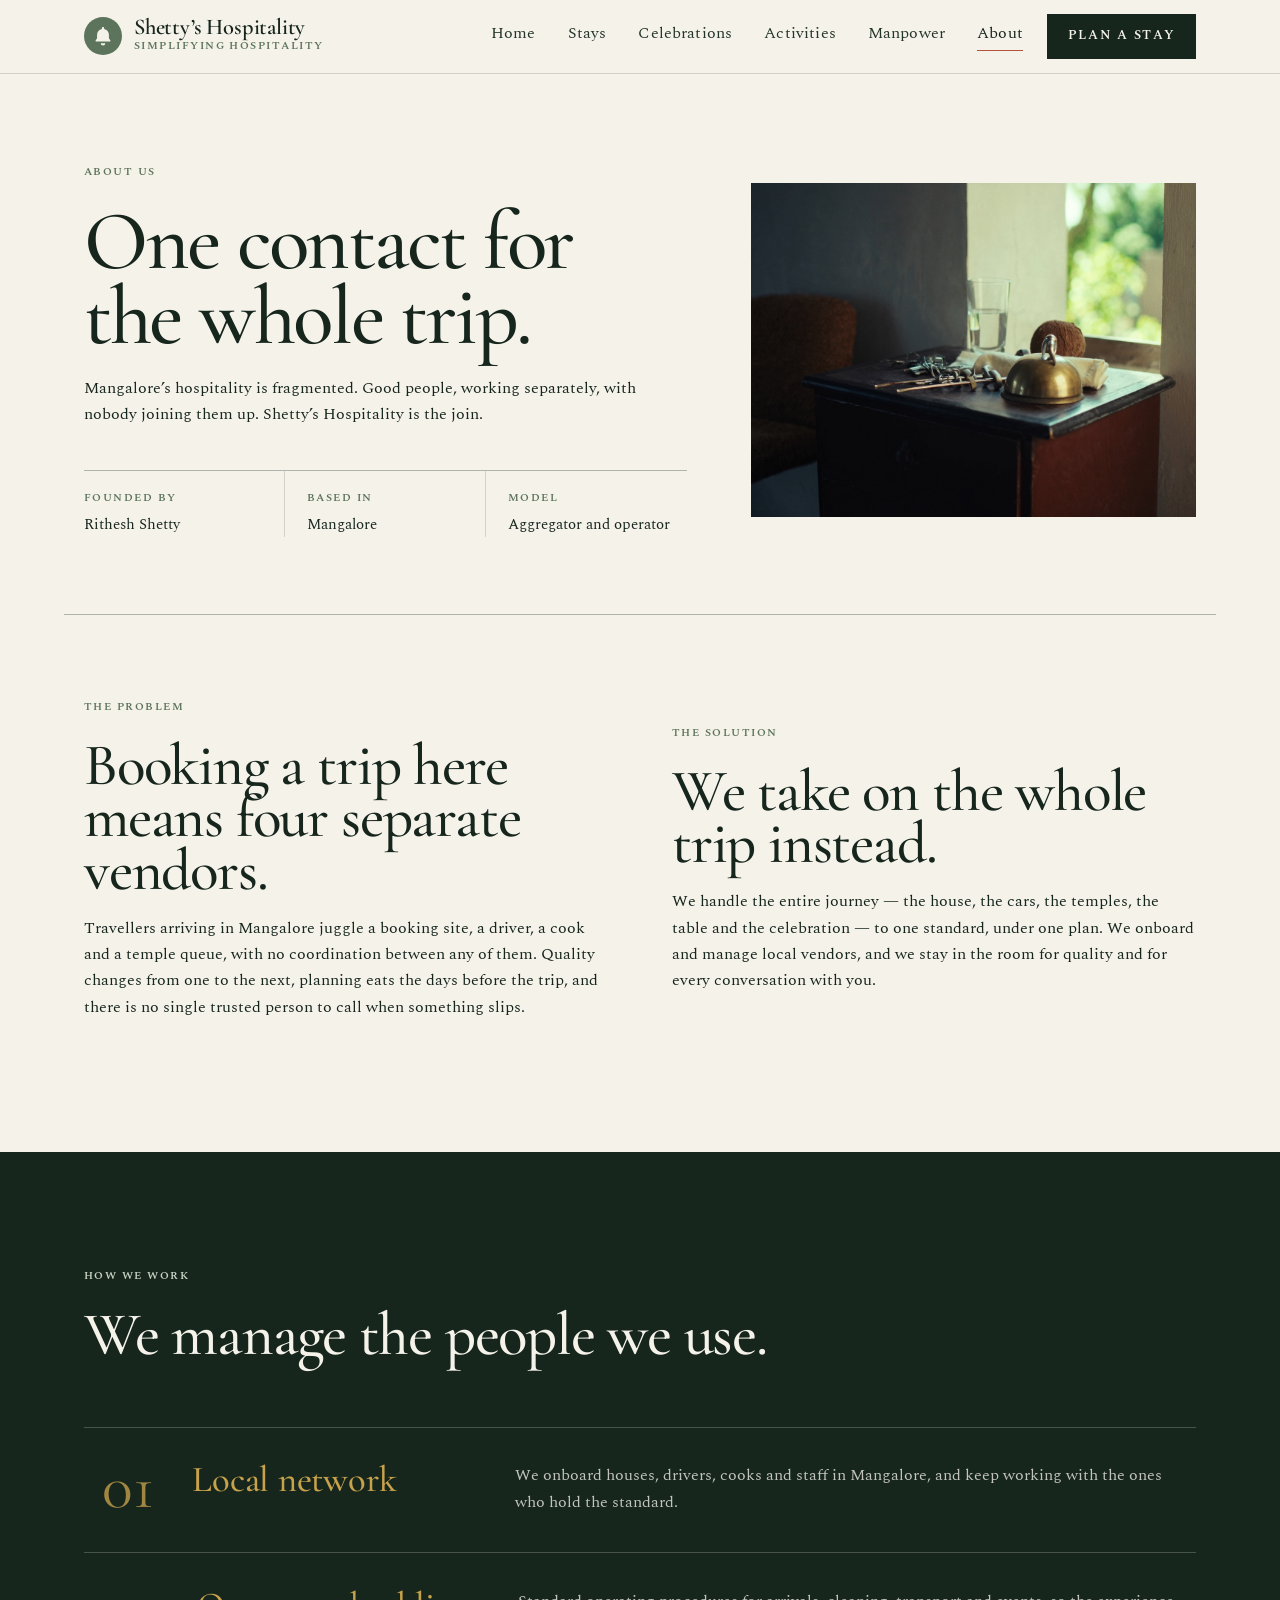
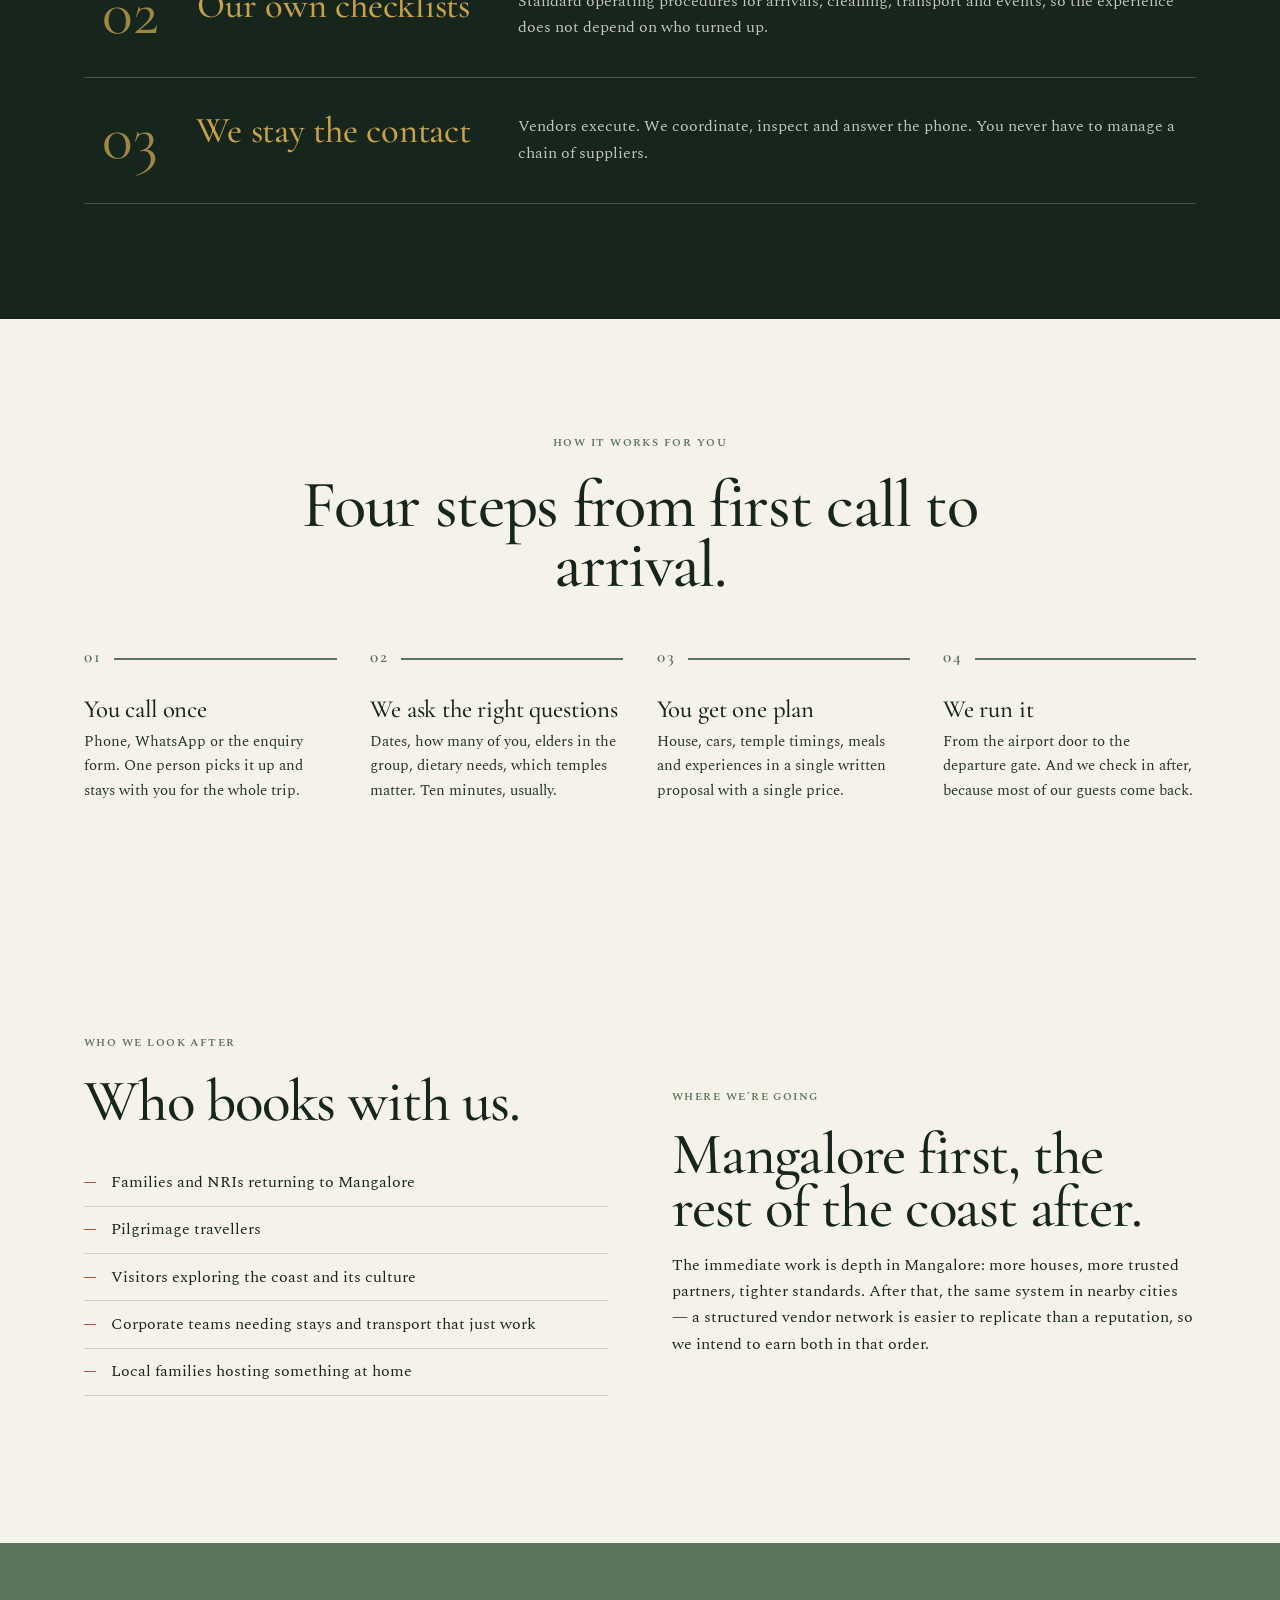
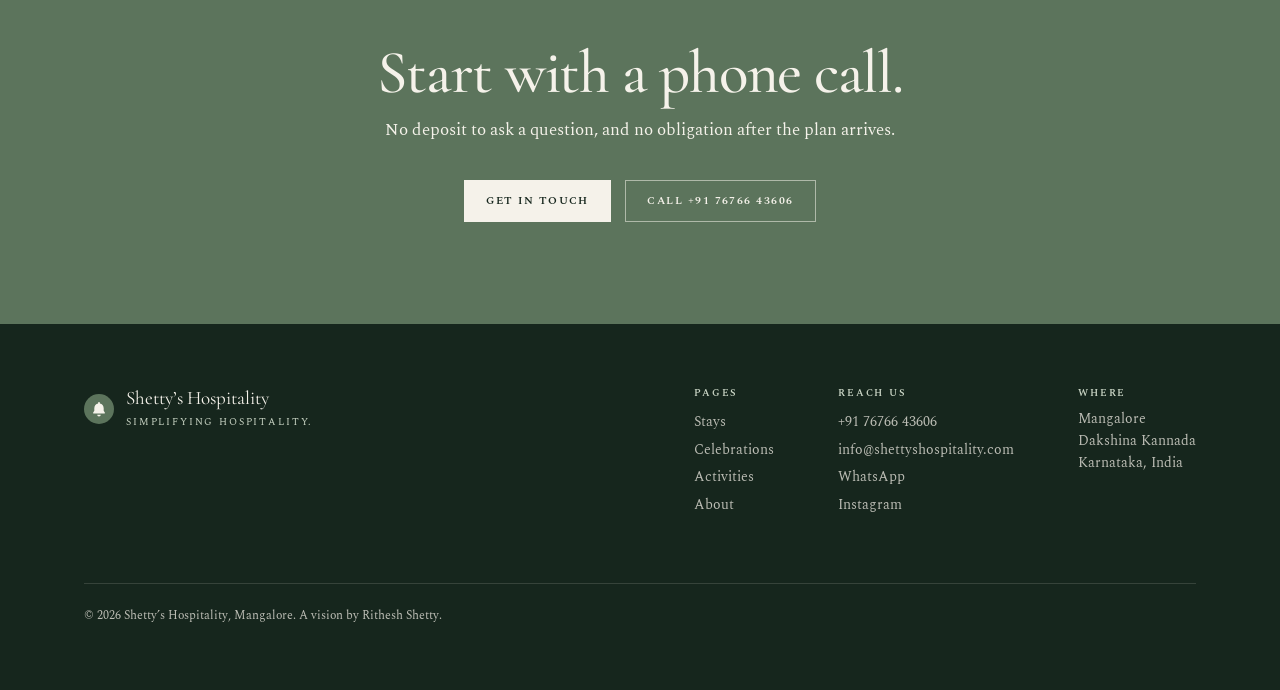
==== docs/about.html @ be28602a "Rename Journeys to Activities, and swap the Bunt aside line Journeys now reads Activities in the nav" ====
<!doctype html>
<html lang="en">
<head>
<meta charset="utf-8" />
<meta name="viewport" content="width=device-width, initial-scale=1" />
<title>About — Shetty&rsquo;s Hospitality, Mangalore</title>
<meta name="description" content="Why Shetty's Hospitality exists, how we work, and what we promise. A single point of contact for stays, celebrations, temples and travel in Mangalore." />
<link rel="preconnect" href="https://fonts.googleapis.com">
<link rel="preconnect" href="https://fonts.gstatic.com" crossorigin>
<link href="https://fonts.googleapis.com/css2?family=Cormorant+Garamond:ital,wght@0,300..700;1,300..700&family=Spectral:ital,wght@0,300;0,400;0,500;0,600;0,700;1,300;1,400;1,600&display=swap" rel="stylesheet">
<link rel="stylesheet" href="assets/css/styles.css?v=1790261187" />
<script>document.documentElement.classList.add('js');</script>
</head>
<body class="page">
<a class="skip" href="#main">Skip to content</a>
<header class="nav">
  <div class="nav__in">
    <a class="brand" href="index.html" aria-label="Shetty&rsquo;s Hospitality, home">
      <span class="brand__mark" aria-hidden="true"><svg viewBox="0 0 40 40" fill="none"><circle cx="20" cy="20" r="20" fill="currentColor"/><path d="M20 10.6c.66 0 1.2.54 1.2 1.2v.9c2.9.56 5.05 3.1 5.05 6.15v3.6l1.5 2.35a.7.7 0 0 1-.59 1.08H12.84a.7.7 0 0 1-.59-1.08l1.5-2.35v-3.6c0-3.04 2.15-5.59 5.05-6.15v-.9c0-.66.54-1.2 1.2-1.2Z" fill="#F5F2EA"/><path d="M17.6 27.6h4.8a2.4 2.4 0 0 1-4.8 0Z" fill="#F5F2EA"/></svg></span>
      <span class="brand__type">
        <span class="brand__name">Shetty&rsquo;s Hospitality</span>
        <span class="brand__tag">Simplifying hospitality</span>
      </span>
    </a>
    <nav class="nav__links" aria-label="Primary">
      <a href="index.html">Home</a>
      <a href="stays.html">Stays</a>
      <a href="celebrations.html">Celebrations</a>
      <a href="journeys.html">Activities</a>
      <a href="manpower.html">Manpower</a>
      <a href="about.html" aria-current="page">About</a>
    </nav>
    <a class="btn btn--sm" href="contact.html">Plan a stay</a>
    <button class="nav__toggle" id="navToggle" aria-expanded="false" aria-controls="navDrawer" aria-label="Open menu">
      <span></span><span></span>
    </button>
  </div>
  <div class="nav__drawer" id="navDrawer" hidden>
    <a href="index.html">Home</a>
    <a href="stays.html">Stays</a>
    <a href="celebrations.html">Celebrations</a>
    <a href="journeys.html">Activities</a>
    <a href="manpower.html">Manpower</a>
    <a href="about.html" aria-current="page">About</a>
    <a href="contact.html">Plan a stay</a>
  </div>
</header>
<main id="main">
<section class="phero">
  <div class="phero__in">
    <div class="phero__copy">
      <p class="eyebrow">About us</p>
      <h1>One contact for<br>the whole trip.</h1>
      <p class="lede">Mangalore&rsquo;s hospitality is fragmented. Good people, working separately, with nobody joining them up. Shetty&rsquo;s Hospitality is the join.</p>
      <dl class="phero__meta"><div><dt>Founded by</dt><dd>Rithesh Shetty</dd></div><div><dt>Based in</dt><dd>Mangalore</dd></div><div><dt>Model</dt><dd>Aggregator and operator</dd></div></dl>
    </div>
    <figure class="phero__figure"><img src="assets/img/pages/about.jpg?v=1790261187" alt="House keys and a hand bell on a table by the door" /></figure>
  </div>
  <div class="ridge" aria-hidden="true"></div>
</section>

<section class="section split">
  <div class="split__copy reveal">
    <p class="eyebrow">The problem</p>
    <h2>Booking a trip here means four separate vendors.</h2>
    <p>
      Travellers arriving in Mangalore juggle a booking site, a driver, a cook and a temple queue,
      with no coordination between any of them. Quality changes from one to the next, planning eats
      the days before the trip, and there is no single trusted person to call when something slips.
    </p>
  </div>
  <div class="split__copy reveal">
    <p class="eyebrow">The solution</p>
    <h2>We take on the whole trip instead.</h2>
    <p>
      We handle the entire journey &mdash; the house, the cars, the temples, the table and the celebration
      &mdash; to one standard, under one plan. We onboard and manage local vendors, and we stay in the room
      for quality and for every conversation with you.
    </p>
  </div>
</section>

<section class="section band">
  <div class="band__in">
    <header class="section__head section__head--left reveal">
      <p class="eyebrow eyebrow--light">How we work</p>
      <h2>We manage the people we use.</h2>
    </header>
    <div class="incl reveal">
      <div><h4>Local network</h4><p>We onboard houses, drivers, cooks and staff in Mangalore, and keep working with the ones who hold the standard.</p></div>
      <div><h4>Our own checklists</h4><p>Standard operating procedures for arrivals, cleaning, transport and events, so the experience does not depend on who turned up.</p></div>
      <div><h4>We stay the contact</h4><p>Vendors execute. We coordinate, inspect and answer the phone. You never have to manage a chain of suppliers.</p></div>
    </div>
  </div>
</section>

<section class="section">
  <header class="section__head reveal">
    <p class="eyebrow">How it works for you</p>
    <h2>Four steps from first call to arrival.</h2>
  </header>
  <ol class="steps">
    <li class="reveal"><span class="steps__n">01</span><h3>You call once</h3><p>Phone, WhatsApp or the enquiry form. One person picks it up and stays with you for the whole trip.</p></li>
    <li class="reveal"><span class="steps__n">02</span><h3>We ask the right questions</h3><p>Dates, how many of you, elders in the group, dietary needs, which temples matter. Ten minutes, usually.</p></li>
    <li class="reveal"><span class="steps__n">03</span><h3>You get one plan</h3><p>House, cars, temple timings, meals and experiences in a single written proposal with a single price.</p></li>
    <li class="reveal"><span class="steps__n">04</span><h3>We run it</h3><p>From the airport door to the departure gate. And we check in after, because most of our guests come back.</p></li>
  </ol>
</section>

<section class="section split">
  <div class="split__copy reveal">
    <p class="eyebrow">Who we look after</p>
    <h2>Who books with us.</h2>
    <ul class="ticks">
      <li>Families and NRIs returning to Mangalore</li>
      <li>Pilgrimage travellers</li>
      <li>Visitors exploring the coast and its culture</li>
      <li>Corporate teams needing stays and transport that just work</li>
      <li>Local families hosting something at home</li>
    </ul>
  </div>
  <div class="split__copy reveal">
    <p class="eyebrow">Where we&rsquo;re going</p>
    <h2>Mangalore first, the rest of the coast after.</h2>
    <p>
      The immediate work is depth in Mangalore: more houses, more trusted partners, tighter standards.
      After that, the same system in nearby cities &mdash; a structured vendor network is easier to
      replicate than a reputation, so we intend to earn both in that order.
    </p>
  </div>
</section>

<section class="cta">
  <div class="cta__in reveal">
    <h2>Start with a phone call.</h2>
    <p>No deposit to ask a question, and no obligation after the plan arrives.</p>
    <div class="cta__row">
      <a class="btn btn--light" href="contact.html">Get in touch</a>
      <a class="btn btn--outline" href="tel:+917676643606">Call +91 76766 43606</a>
    </div>
  </div>
</section>

</main>
<footer class="foot">
  <div class="foot__in">
    <div class="foot__brand">
      <span class="brand__mark brand__mark--sm" aria-hidden="true"><svg viewBox="0 0 40 40" fill="none"><circle cx="20" cy="20" r="20" fill="currentColor"/><path d="M20 10.6c.66 0 1.2.54 1.2 1.2v.9c2.9.56 5.05 3.1 5.05 6.15v3.6l1.5 2.35a.7.7 0 0 1-.59 1.08H12.84a.7.7 0 0 1-.59-1.08l1.5-2.35v-3.6c0-3.04 2.15-5.59 5.05-6.15v-.9c0-.66.54-1.2 1.2-1.2Z" fill="#F5F2EA"/><path d="M17.6 27.6h4.8a2.4 2.4 0 0 1-4.8 0Z" fill="#F5F2EA"/></svg></span>
      <p>Shetty&rsquo;s Hospitality<br><span>Simplifying hospitality.</span></p>
    </div>
    <div class="foot__cols">
      <div>
        <h4>Pages</h4>
        <a href="stays.html">Stays</a>
        <a href="celebrations.html">Celebrations</a>
        <a href="journeys.html">Activities</a>
        <a href="about.html">About</a>
      </div>
      <div>
        <h4>Reach us</h4>
        <a href="tel:+917676643606">+91 76766 43606</a>
        <a href="mailto:info@shettyshospitality.com">info@shettyshospitality.com</a>
        <a href="https://wa.me/917676643606" target="_blank" rel="noopener">WhatsApp</a>
        <a href="https://www.instagram.com/shettys_hospitality/" target="_blank" rel="noopener">Instagram</a>
      </div>
      <div>
        <h4>Where</h4>
        <p>Mangalore<br>Dakshina Kannada<br>Karnataka, India</p>
      </div>
    </div>
    <p class="foot__legal">&copy; <span id="yr">2026</span> Shetty&rsquo;s Hospitality, Mangalore. A vision by Rithesh Shetty.</p>
  </div>
</footer>
<script src="assets/js/main.js?v=1790261187"></script>
</body>
</html>
---- docs/assets/css/styles.css ----
/* ==========================================================================
   Shetty's Hospitality
   Palette taken from the brand mark (sage) with Mangalore-tile terracotta
   as the single accent. Display: Fraunces. Body / utility: Karla.
   ========================================================================== */

:root{
  /* The two typefaces are declared once, here. Swapping the pair is a
     two-line change plus the Google Fonts link in build_site.py.
     Previous pair, if this one is not kept:
       --font-display: "Fraunces", Georgia, serif;
       --font-body:    "Karla", ui-sans-serif, system-ui, sans-serif;  */
  --font-display: "Cormorant Garamond", Georgia, serif;
  --font-body:    "Spectral", Georgia, serif;

  --ink:      #16261D;
  --ink-2:    #1E3326;
  --sage:     #5C745C;
  --sage-dp:  #3F543F;
  --mist:     #C9D4C4;
  --paper:    #F5F2EA;
  --paper-2:  #EBE6D9;
  --tile:     #B4553A;
  --brass:    #C8A24B;

  --max: 1240px;
  /* inner wrappers sit inside a parent that already carries --gut, so they need
     the narrower cap or they run 2x--gut wider than every .section on the page */
  --max-in: calc(1240px - var(--gut) * 2);
  --gut: clamp(26px, 5vw, 76px);
  /* a HALF interval: every block carries it top and bottom, so the gap between
     two blocks is the largest measurement on the page rather than the smallest */
  --sec: clamp(58px, 9vw, 140px);

  /* hairlines: two weights and an inverse, instead of nineteen ad-hoc alphas */
  --rule:        color-mix(in srgb, var(--ink) 16%, transparent);
  --rule-strong: color-mix(in srgb, var(--ink) 30%, transparent);
  --rule-inv:    color-mix(in srgb, var(--paper) 22%, transparent);
  /* anything drawn over video or photography needs to stay legible */
  --rule-media:  color-mix(in srgb, var(--paper) 55%, transparent);

  /* one micro-label recipe. .22em at 11px is a hotel-template tell. */
  --label: .70rem;
  --label-lg: .76rem;
  --track-label: .13em;
  --w-label: 550;

  --r: 0px;
  --ease:      cubic-bezier(.33,.06,.28,1);   /* displacement: slow to leave, long tail */
  --ease-tint: cubic-bezier(.25,0,.30,1);     /* colour and opacity: leaves immediately */
  --d-tint: 520ms;
  --d-move: 900ms;
  --d-reveal: 1000ms;
}

*,*::before,*::after{ box-sizing:border-box; }
html{ scroll-behavior:smooth; -webkit-text-size-adjust:100%; }
body{
  margin:0;
  background:var(--paper);
  color:var(--ink);
  font-family:var(--font-body);
  font-size:clamp(16px,1.02vw,17.5px);
  line-height:1.65;
  font-weight:400;
  -webkit-font-smoothing:antialiased;
}
img{ max-width:100%; display:block; }
h1,h2,h3,h4{
  font-family:var(--font-display);
  font-weight:400;
  font-variation-settings:"opsz" 72;
  line-height:1.06;
  letter-spacing:-.02em;
  margin:0;
}
/* Optical tiers. Large type wants a high opsz and tighter tracking; small type
   wants a low opsz and looser tracking, or it closes up and goes muddy. */
.vhero h1,.phero h1,.promise__words{
  font-variation-settings:"opsz" 144;
  letter-spacing:-.032em;
}
.section__head h2,.split__copy h2,.band h2,.cta h2,.plan__copy h1,.plan__copy h2{
  font-variation-settings:"opsz" 96;
  letter-spacing:-.024em;
}
.card h3,.steps h3,.incl h4,.occasions li span,.chips li,.wordof__rubric h2{
  font-variation-settings:"opsz" 36;
  letter-spacing:-.008em;
}
p{ margin:0 0 1em; }
a{ color:inherit; }

.skip{
  position:absolute; left:-9999px; top:0; z-index:99;
  background:var(--ink); color:var(--paper); padding:12px 18px;
}
.skip:focus{ left:8px; top:8px; }

:focus-visible{ outline:2px solid var(--tile); outline-offset:3px; }

/* ---------- shared bits ---------- */
.eyebrow{
  font-size:var(--label); letter-spacing:var(--track-label); text-transform:uppercase;
  font-weight:var(--w-label); color:var(--sage); margin:0 0 1.4rem;
}
.eyebrow--light{ color:var(--mist); }

.btn{
  display:inline-block; padding:.95em 1.9em;
  background:var(--ink); color:var(--paper);
  font-size:var(--label); letter-spacing:var(--track-label); text-transform:uppercase; font-weight:var(--w-label);
  text-decoration:none; border:1px solid var(--ink); border-radius:var(--r);
  transition:background var(--d-tint) var(--ease-tint), color var(--d-tint) var(--ease-tint);
  cursor:pointer;
  /* An <a> inherits the page font; a <button> does not, and .btn is now used
     on both. No-op for the anchors. */
  font-family:inherit;
}
.btn:hover{ background:var(--sage); border-color:var(--sage); }
.btn--ghost{ background:transparent; color:var(--ink); }
.btn--ghost:hover{ background:var(--ink); color:var(--paper); border-color:var(--ink); }
.btn--light{ background:var(--paper); color:var(--ink); border-color:var(--paper); }
.btn--light:hover{ background:var(--brass); border-color:var(--brass); color:var(--ink); }
.btn--sm{ padding:.8em 1.5em; font-size:.82rem; }
/* A secondary bordered button. --sm is for the nav and actually runs LARGER
   than the hero's primary buttons, which inverts the hierarchy wherever the
   two are on the same page. This matches the primary buttons' type size and
   softens the border so it reads as the quieter of the two. */
.btn--quiet{
  padding:.78em 1.6em; font-size:var(--label);
  border-color:color-mix(in srgb, var(--sage) 58%, transparent);
  color:var(--sage-dp);
}
.btn--quiet:hover{ background:var(--ink); border-color:var(--ink); color:var(--paper); }

.link{
  font-size:var(--label); letter-spacing:var(--track-label); text-transform:uppercase; font-weight:var(--w-label);
  text-decoration:none; border-bottom:1px solid var(--sage); padding-bottom:.3em;
  color:var(--sage-dp);
}
.link span{ display:inline-block; transition:transform .3s var(--ease); }
.link:hover span{ transform:translateX(5px); }

.section{ padding:var(--sec) var(--gut); max-width:var(--max); margin-inline:auto; }
.phero + .section{ padding-top:calc(var(--sec) * .72); }
.section__head{ max-width:44rem; margin:0 auto clamp(40px,5vw,68px); text-align:center; }
.section__head--left{ margin-inline:0; text-align:left; }
.section__head h2{ font-size:clamp(2.1rem,4.6vw,3.5rem); }
.section__lede{ margin-top:1.4rem; font-size:1.06rem; color:color-mix(in srgb, var(--ink) 82%, var(--sage)); }
/* A qualifier under a section, on the light ground. Same brass rule as
   .cone__note, which does the same job on the dark one. */
.section__note{
  margin:clamp(26px,3vw,38px) 0 0; font-size:.92rem; line-height:1.65;
  color:color-mix(in srgb, var(--ink) 74%, var(--sage));
  border-left:2px solid color-mix(in srgb, var(--tile) 55%, transparent);
  padding-left:1rem; max-width:44rem;
}

/* ---------- nav ---------- */
.nav{
  position:sticky; top:0; z-index:50;
  background:color-mix(in srgb, var(--paper) 88%, transparent);
  backdrop-filter:blur(14px);
  border-bottom:1px solid var(--rule);
}
.nav__in{
  max-width:var(--max); margin-inline:auto; padding:14px var(--gut);
  display:flex; align-items:center; gap:24px;
}
.brand{ display:flex; align-items:center; gap:12px; text-decoration:none; margin-right:auto; }
.brand__mark{ width:38px; height:38px; color:var(--sage); flex:none; }
.brand__mark--sm{ width:30px; height:30px; }
.brand__name{
  display:block; font-family:var(--font-display); font-size:1.18rem; font-weight:600;
  letter-spacing:-.01em; line-height:1.1;
}
.brand__tag{
  display:block; font-size:var(--label); letter-spacing:var(--track-label); text-transform:uppercase;
  color:var(--sage); font-weight:var(--w-label);
}
.nav__links{ display:flex; gap:32px; }
.nav__links a{
  text-decoration:none; font-size:.98rem; letter-spacing:.01em;
  color:color-mix(in srgb, var(--ink) 82%, var(--sage));
  padding-bottom:3px; border-bottom:1px solid transparent;
}
.nav__links a:hover{ color:var(--ink); border-bottom-color:var(--sage); }
.nav__links a[aria-current="page"]{ color:var(--ink); border-bottom-color:var(--tile); }
.nav__drawer a[aria-current="page"]{ color:var(--sage-dp); font-weight:600; }

.nav__toggle{
  display:none; width:40px; height:40px; border:1px solid var(--rule-strong);
  background:none; border-radius:var(--r); cursor:pointer; padding:0;
  flex-direction:column; align-items:center; justify-content:center; gap:5px;
}
.nav__toggle span{ display:block; width:16px; height:1.5px; background:var(--ink); }
.nav__drawer{ display:none; flex-direction:column; padding:8px var(--gut) 20px; gap:2px; }
.nav__drawer a{
  text-decoration:none; padding:12px 0; font-size:1.05rem;
  border-bottom:1px solid var(--rule);
}

/* An open drawer always gets a solid ground. Without this the home nav
   stays transparent and the menu is white text over the hero video. */
.nav.is-open{
  background:var(--paper);
  backdrop-filter:blur(14px);
  border-bottom-color:var(--rule);
}
.home .nav.is-open{
  background:var(--paper);
  backdrop-filter:blur(14px);
  border-bottom-color:var(--rule);
}
.home .nav.is-open .brand__name,
.home .nav.is-open .nav__drawer a{ color:var(--ink); }
.home .nav.is-open .brand__mark{ color:var(--sage); }
.home .nav.is-open .brand__tag{ color:var(--sage); }
.home .nav.is-open .nav__toggle{ border-color:var(--rule-strong); }
.home .nav.is-open .nav__toggle span{ background:var(--ink); }
.home .nav.is-open .nav__drawer a{ border-bottom-color:var(--rule); }
.nav.is-open .nav__drawer a[aria-current="page"]{ color:var(--sage-dp); font-weight:600; }

/* ---------- video hero ---------- */
.vhero{
  position:relative; min-height:100svh; display:flex; align-items:center; justify-content:center;
  padding:120px var(--gut) clamp(56px,8vw,96px); overflow:hidden; isolation:isolate;
  background:var(--ink);
}
/* A 32px-wide still of the first frame, inlined so it paints on the very
   first frame with no request of its own. The hero used to sit on flat
   --ink until the poster arrived, which is the beat you saw on a phone.
   Blurred and over-scaled so the low resolution reads as depth of field. */
.vhero::before{
  content:""; position:absolute; inset:0; z-index:-3;
  background-image:var(--hero-lqip);
  background-size:cover; background-position:center;
  filter:blur(18px); transform:scale(1.12);
}
:root{ --hero-lqip:url("[data-uri]"); }
@media (max-width:819px){
  :root{ --hero-lqip:url("[data-uri]"); }
}
/* Fade the real footage over the placeholder rather than swapping it. */
/* <picture> wrapper must not become a box - the <img> keeps the absolute fill. */
.vhero__pic{ display:contents; }
.vhero__media{ opacity:0; transition:opacity .6s var(--ease-tint); }
.vhero__media.is-ready{ opacity:1; }

.vhero__media{
  position:absolute; inset:0; width:100%; height:100%; object-fit:cover; z-index:-2;
}
.vhero + .section{ position:relative; z-index:1; background:var(--paper); }
.vhero__scrim{
  position:absolute; inset:0; z-index:-1;
  background:
    linear-gradient(to bottom, rgba(11,20,15,.74) 0%, rgba(11,20,15,.46) 40%, rgba(11,20,15,.80) 100%),
    color-mix(in srgb, var(--ink) 34%, transparent);
}
.vhero__in{
  position:relative; z-index:1; width:100%; max-width:60rem; margin-inline:auto;
  text-align:center; color:var(--paper);
}
.vhero h1{
  font-size:clamp(2.6rem,6.6vw,5.2rem); color:var(--paper);
  margin:0 0 1.5rem; text-wrap:balance;
}
.vhero h1 em{
  font-style:italic; color:var(--mist);
  font-variation-settings:"opsz" 144;
}
.vhero .lede{
  max-width:44rem; margin-inline:auto; font-weight:300;
  font-size:clamp(1.02rem,1.35vw,1.18rem);
  color:color-mix(in srgb, var(--paper) 88%, transparent);
}
.vhero__cta{ display:flex; flex-wrap:wrap; gap:16px; justify-content:center; margin:2.4rem 0 0; }

/* pill button with the arrow that slides through */
.pill{ display:inline-flex; align-items:center; gap:6px; text-decoration:none; }
.pill__label,.pill__arrow{
  background:var(--paper); color:var(--ink);
  transition:background .5s var(--ease), color .5s var(--ease);
}
.pill__label{
  border-radius:999px; padding:1.05em 1.9em;
  font-size:var(--label); letter-spacing:var(--track-label); text-transform:uppercase; font-weight:var(--w-label);
}
.pill__arrow{
  position:relative; overflow:hidden; border-radius:999px;
  width:52px; height:52px; display:grid; place-items:center; flex:none;
}
.pill__arrow svg{
  position:absolute; width:20px; height:20px;
  transition:transform .5s var(--ease);
}
.pill__arrow svg:first-child{ transform:translate(0,0); }
.pill__arrow svg:last-child{ transform:translate(-52px,52px); }
.pill:hover .pill__arrow svg:first-child{ transform:translate(52px,-52px); }
.pill:hover .pill__arrow svg:last-child{ transform:translate(0,0); }
.pill:hover .pill__label,.pill:hover .pill__arrow{ background:var(--sage); color:var(--paper); }
.pill:focus-visible{ outline:2px solid var(--paper); outline-offset:4px; border-radius:999px; }

.vhero__facts{
  display:grid; grid-template-columns:repeat(3,1fr); gap:0;
  max-width:46rem; margin:clamp(40px,5vw,64px) auto 0;
  border-top:1px solid var(--rule-inv); padding-top:22px;
}
.vhero__facts > div{ padding:0 22px; border-right:1px solid var(--rule-inv); }
.vhero__facts > div:last-child{ border-right:0; }
.vhero__facts dt{
  font-size:var(--label); letter-spacing:var(--track-label); text-transform:uppercase; font-weight:var(--w-label);
  color:color-mix(in srgb, var(--mist) 92%, transparent);
}
.vhero__facts dd{ margin:.4em 0 0; font-size:.92rem; color:var(--paper); }

/* nav rides over the video on the home page until you scroll past it */
.home .nav{
  position:fixed; left:0; right:0; background:transparent; backdrop-filter:none;
  border-bottom-color:transparent; color:var(--paper);
  transition:background .4s var(--ease), border-color .4s var(--ease), color .4s var(--ease);
}
.home .nav .brand__name,.home .nav .nav__links a{ color:var(--paper); }
.home .nav .brand__tag{ color:var(--mist); }
.home .nav .nav__links a[aria-current="page"]{ border-bottom-color:var(--mist); }
.home .nav .btn--sm{ background:transparent; color:var(--paper); border-color:var(--rule-media); }
.home .nav .btn--sm:hover{ background:var(--paper); color:var(--ink); border-color:var(--paper); }
.home .nav__toggle{ border-color:var(--rule-media); }
.home .nav__toggle span{ background:var(--paper); }

.home .nav.is-solid{
  background:color-mix(in srgb, var(--paper) 92%, transparent);
  backdrop-filter:blur(14px);
  border-bottom-color:var(--rule);
}
.home .nav.is-solid .brand__mark{ color:var(--sage); }
.home .nav.is-solid .brand__name{ color:var(--ink); }
.home .nav.is-solid .brand__tag{ color:var(--sage); }
.home .nav.is-solid .nav__links a{ color:color-mix(in srgb, var(--ink) 82%, var(--sage)); }
.home .nav.is-solid .nav__links a:hover{ color:var(--ink); }
.home .nav.is-solid .btn--sm{ background:var(--ink); color:var(--paper); border-color:var(--ink); }
.home .nav.is-solid .nav__toggle span{ background:var(--ink); }
.home .nav.is-solid .nav__toggle{ border-color:var(--rule-strong); }
.home .nav.is-solid .nav__drawer a{ color:var(--ink); }
.home .nav__drawer a{ color:var(--paper); border-bottom-color:rgba(245,242,234,.2); }

/* Closes the page intro before the content starts. */
.ridge{
  margin-top:clamp(56px,7vw,96px);
  height:0;
  border-bottom:1px solid var(--rule-strong);
}

/* ---------- cards ---------- */
.cards{
  list-style:none; margin:0; padding:0; display:grid; gap:1px;
  background:var(--rule-strong);
  grid-template-columns:repeat(3,1fr);
  border:1px solid var(--rule-strong);
}
.card{
  --cardpad:clamp(26px,2.6vw,40px);
  position:relative; overflow:hidden;
  background:var(--paper); color:var(--ink);
  padding:var(--cardpad); display:flex; flex-direction:column;
  transition:background .35s var(--ease);
}
.card:hover{ background:var(--paper-2); }

/* photograph as a band across the top, bleeding to the card edges */
.card__bg{
  display:block; width:calc(100% + var(--cardpad) * 2); max-width:none;
  margin:calc(var(--cardpad) * -1) calc(var(--cardpad) * -1) clamp(20px,1.9vw,26px);
  height:clamp(155px,15.5vw,205px); object-fit:cover;
  transition:transform var(--d-move) var(--ease);
}
.card:hover .card__bg{ transform:scale(1.04); }

.card h3{ font-size:clamp(1.4rem,1.75vw,1.6rem); margin-bottom:.65rem; }
.card h3 a{
  text-decoration:none;
  background-image:linear-gradient(var(--tile),var(--tile));
  background-size:0 1px; background-repeat:no-repeat; background-position:0 100%;
  transition:background-size .35s var(--ease);
}
.card h3 a:hover{ background-size:100% 1px; }
.card > p{ font-size:1rem; color:color-mix(in srgb, var(--ink) 82%, var(--sage)); }

.card__list{ list-style:none; margin:1.1rem 0 0; padding:0; }
.card__list li{
  position:relative; padding:.42em 0 .42em 1.5em; font-size:.9rem;
  color:color-mix(in srgb, var(--ink) 82%, var(--sage));
  border-top:1px solid var(--rule);
}
.card__list li::before{
  content:""; position:absolute; left:0; top:1.28em; width:10px; height:1px; background:var(--tile);
}
.card__meta{
  margin:auto 0 0; padding-top:1.3rem;
  font-size:var(--label); letter-spacing:var(--track-label); text-transform:uppercase; color:var(--sage); font-weight:var(--w-label);
}
.card__meta .link{ font-size:.72rem; }

.cards--3{ grid-template-columns:repeat(3,1fr); }
/* Gopurams are tall. The default band is a letterbox strip, which decapitates
   them, so this section gets a deeper one. */
.cards--temples .card__bg{ height:clamp(200px,20vw,290px); }
/* The ask card carries no photograph, so pull its text down to sit level. */
.cards--temples .card--ask{ justify-content:center; }
.card--ask{ background:color-mix(in srgb, var(--sage) 9%, var(--paper)); }
.card--ask:hover{ background:color-mix(in srgb, var(--sage) 14%, var(--paper)); }

/* ---------- houses ---------- */
.houses{
  display:grid; grid-template-columns:repeat(3,1fr); gap:clamp(20px,2.6vw,44px);
}
.house{ margin:0; min-width:0; }
.house__media{ margin:0 0 clamp(16px,1.8vw,24px); overflow:hidden; background:var(--ink); }
.house__media img{
  width:100%; aspect-ratio:4/3; object-fit:cover; display:block;
  transition:transform var(--d-move) var(--ease);
}
.house:hover .house__media img{ transform:scale(1.03); }
.house__kind{
  margin:0 0 .5rem; font-size:var(--label); letter-spacing:var(--track-label);
  text-transform:uppercase; font-weight:var(--w-label); color:var(--sage);
}
.house__name{
  margin:0 0 .55rem; font-size:clamp(1.2rem,1.6vw,1.45rem);
  font-variation-settings:"opsz" 36; letter-spacing:-.01em;
}
.house__line{
  margin:0 0 1.1rem; font-size:.9rem; line-height:1.62;
  color:color-mix(in srgb, var(--ink) 82%, var(--sage));
}
.house__meta{
  display:grid; grid-template-columns:repeat(2,1fr); margin:0;
  border-top:1px solid var(--rule);
}
.house__meta > div{ padding:.85rem 14px 0 0; }
.house__meta > div + div{
  padding-left:14px; padding-right:0;
  border-left:1px solid var(--rule);
}
.house__meta dt{
  font-size:.62rem; letter-spacing:var(--track-label); text-transform:uppercase;
  font-weight:var(--w-label); color:var(--sage);
}
.house__meta dd{ margin:.3em 0 0; font-size:.86rem; }

@media (max-width:1000px){
  .houses{ grid-template-columns:repeat(2,1fr); }
}
@media (max-width:620px){
  /* .bento2 goes single-column on phones - that rule lives with the other
     bento breakpoints further down, because it has to come after the 860px
     block or the two-column rule wins on equal specificity. */

  /* Phone only: the rotating panel carries two full paragraphs, which at the
     shared 16px runs long on a narrow column. Laptops keep the 16px. */
  .occ__slide .split__copy > p:not(.eyebrow){ font-size:.9rem; line-height:1.62; }

  .houses{ grid-template-columns:1fr; gap:clamp(30px,6vw,40px); }
}

/* ---------- bento ---------- */
/* Four columns. The hero and the photograph hold the top two rows between them,
   the remaining five items fill the two below. */
.bento{
  display:grid; grid-template-columns:repeat(4,1fr);
  grid-auto-rows:minmax(132px,auto); gap:clamp(10px,1vw,16px);
}
.bento__cell{
  margin:0; background:var(--paper-2); padding:clamp(22px,2.4vw,34px);
  display:flex; flex-direction:column; justify-content:flex-end; min-width:0;
  transition:background var(--d-tint) var(--ease-tint);
}
.bento__cell:hover{ background:color-mix(in srgb, var(--sage) 10%, var(--paper-2)); }
.bento__cell h3{
  margin:0; font-size:clamp(1.05rem,1.35vw,1.22rem);
  font-variation-settings:"opsz" 36; letter-spacing:-.008em; line-height:1.22;
}
.bento__cell p{
  margin:.55rem 0 0; font-size:.88rem; line-height:1.6;
  color:color-mix(in srgb, var(--ink) 82%, var(--sage));
}

/* The lead cell carries the headline claim ON the housekeeping photograph
   rather than beside it. As two cells it said one thing twice and, stacked on a
   phone, took two full blocks to do it. Same construction as the .jcard row on
   the Home page: image, gradient veil, words at the foot. */
.bento__cell--lead{
  grid-column:span 2; grid-row:span 2;
  position:relative; overflow:hidden; padding:0;
  background:var(--ink); color:var(--paper);
  min-height:clamp(300px,30vw,400px);
}
.bento__cell--lead:hover{ background:var(--ink); }
.bento__img{
  position:absolute; inset:0; width:100%; height:100%;
  object-fit:cover; display:block;
}
/* The photograph is bright white linen, so the foot has to go genuinely dark
   for the words to hold. */
.bento__veil{
  position:absolute; inset:0;
  background:linear-gradient(to top,
    color-mix(in srgb, var(--ink) 93%, transparent) 0%,
    color-mix(in srgb, var(--ink) 66%, transparent) 42%,
    color-mix(in srgb, var(--ink) 18%, transparent) 100%);
}
.bento__lead{
  position:relative; z-index:2; margin-top:auto;
  padding:clamp(22px,2.4vw,34px);
}
.bento__lead h3{
  font-size:clamp(1.5rem,2.3vw,2.05rem); font-variation-settings:"opsz" 72;
  letter-spacing:-.02em; color:var(--paper); margin:0;
}
.bento__lead p{
  font-size:.95rem; max-width:34ch; margin:.55rem 0 0;
  color:color-mix(in srgb, var(--paper) 82%, transparent);
}

/* The five that follow: wide, wide, narrow-narrow, then full width.
   nth-child, not nth-of-type: the photo cell is a <figure> and the rest are
   <div>, so nth-of-type counts them in two separate sequences.
   The last one spans all four because the photo above takes one row now - at
   span 2 it left the bottom-right quarter of the grid empty. Only the Stays
   page uses .bento, so these counts describe one known grid. */
/* Six cells now that the headline and the photograph are one. Four columns:
     row 1  [ lead 2x2 ][ fresh linen 2 ]
     row 2  [          ][ stocked kitchen 2 ]
     row 3  [ wifi 1 ][ parking 1 ][ airport pickup 2 ]  */
.bento__cell:nth-child(2),
.bento__cell:nth-child(3){ grid-column:span 2; }
.bento__cell:nth-child(6){ grid-column:span 2; }

.bento__after{ margin:clamp(26px,3vw,40px) 0 0; }

@media (max-width:1000px){
  .bento{ grid-template-columns:repeat(2,1fr); }
  /* Full width, one row: a picture with a headline on it. */
  .bento__cell--lead{ grid-column:span 2; grid-row:span 1; aspect-ratio:16/9; min-height:0; }
  .bento__cell:nth-child(2),
  .bento__cell:nth-child(3){ grid-column:span 1; }
  /* Two columns, six cells: the last goes full width so the grid does not
     finish on a hole. */
  .bento__cell:nth-child(6){ grid-column:span 2; }
}
@media (max-width:620px){
  .bento{ grid-template-columns:1fr; }
  .bento__cell,
  .bento__cell--lead,
  .bento__cell:nth-child(2),
  .bento__cell:nth-child(3),
  .bento__cell:nth-child(6){ grid-column:span 1; }
  /* Taller than 16/9 on a phone, or the words crowd the picture out. */
  .bento__cell--lead{ aspect-ratio:4/5; }
}

/* ---------- cone houses (Home) ---------- */
/* On the dark ground so the newest line of work reads as a departure from the
   five traveller services above it rather than a sixth one. */
.cone__grid{
  display:grid; grid-template-columns:1fr 1fr;
  gap:clamp(32px,5vw,76px); align-items:center;
}
.cone__copy h2{ margin-bottom:1.1rem; }
.cone__media{ margin:0; }
.cone__media img{
  display:block; width:100%; aspect-ratio:4/3; object-fit:cover; border-radius:var(--r);
}
.cone__note{
  margin:1.4rem 0 1.6rem; font-size:.92rem; line-height:1.6;
  color:color-mix(in srgb, var(--paper) 62%, transparent);
  border-left:2px solid color-mix(in srgb, var(--brass) 55%, transparent);
  padding-left:1rem; max-width:34rem;
}
.ticks--light li b{ color:var(--paper); font-weight:600; }
.cone__contact{ margin-top:1.5rem; }
.cone__contact > p{
  margin:0 0 .75rem; font-size:.95rem;
  color:color-mix(in srgb, var(--paper) 72%, transparent);
}
.cone__lines{ display:flex; flex-wrap:wrap; gap:.55rem 1.5rem; margin:0; }
.cone__lines a{
  color:var(--paper); text-decoration:none;
  border-bottom:1px solid color-mix(in srgb, var(--brass) 60%, transparent);
  padding-bottom:2px; font-size:.97rem;
  transition:color var(--d-tint) var(--ease-tint), border-color var(--d-tint) var(--ease-tint);
}
.cone__lines a:hover{ color:var(--brass); border-bottom-color:var(--brass); }
.ticks--light li{ border-bottom-color:var(--rule-inv);
  color:color-mix(in srgb, var(--paper) 88%, transparent); }
.ticks--light li::before{ background:var(--brass); }
.link--light{ color:var(--paper); border-bottom-color:color-mix(in srgb, var(--paper) 45%, transparent); }
.link--light:hover{ color:var(--brass); border-bottom-color:var(--brass); }

/* ---------- Mangalore: tabbed photo + copy (Home) ---------- */
/* One entry visible at a time. The tab swaps the photograph and the paragraph
   together, so six subjects cost the height of one instead of six. */
.mang__tabs{
  display:flex; flex-wrap:wrap; gap:0;
  border-bottom:1px solid var(--rule-strong);
  margin-bottom:clamp(26px,3vw,40px);
}
.mang__tabs button{
  appearance:none; background:none; border:0; cursor:pointer;
  padding:.85em clamp(14px,1.6vw,24px);
  font-family:var(--font-body);
  font-size:var(--label-lg); letter-spacing:var(--track-label); font-weight:var(--w-label);
  text-transform:uppercase;
  color:color-mix(in srgb, var(--ink) 52%, var(--sage));
  border-bottom:2px solid transparent; margin-bottom:-1px;
  transition:color var(--d-tint) var(--ease-tint), border-color var(--d-tint) var(--ease-tint);
}
.mang__tabs button:hover{ color:var(--ink); }
.mang__tabs button[aria-selected="true"]{ color:var(--ink); border-bottom-color:var(--tile); }

/* Panels share one grid cell so the section never jumps as they swap. */
.mang__stage{ display:grid; position:relative; }
.mang__panel{
  grid-area:1/1;
  opacity:0; visibility:hidden;
  transition:opacity var(--d-tint) var(--ease-tint), visibility 0s var(--d-tint);
}
.mang__panel.is-current{
  opacity:1; visibility:visible;
  transition:opacity var(--d-tint) var(--ease-tint);
}
.mang__figure{ margin:0; }
.mang__figure img{
  display:block; width:100%; aspect-ratio:21/9; object-fit:cover; border-radius:var(--r);
}
.mang__figure figcaption{
  margin-top:.85rem; font-family:var(--font-body);
  font-size:var(--label); letter-spacing:var(--track-label); font-weight:var(--w-label);
  text-transform:uppercase; color:var(--sage);
}
/* Prev/next sit in the empty corner to the right of the copy, which is free
   because .mang__text is capped at 46rem. Same grid cell as the panels so they
   stay put as the panels swap. */
.mang__nav{
  grid-area:1/1; align-self:end; justify-self:end;
  position:relative; z-index:2;
  display:flex; align-items:center; gap:clamp(14px,1.6vw,24px);
  pointer-events:none;
}
.mang__arrows{ display:flex; gap:.7rem; }

/* Dots sit on the picture itself. The inner box carries the same aspect ratio
   as the image, so the dots land on its bottom edge without measuring
   anything in JS. */
.mang__overlay{ position:absolute; inset:0; pointer-events:none; z-index:3; }
.mang__overlay-inner{ position:relative; width:100%; aspect-ratio:21/9; }
.mang__dots{
  position:absolute; left:clamp(16px,2vw,26px); bottom:clamp(14px,1.8vw,22px);
  display:flex; align-items:center; gap:.7rem; pointer-events:auto;
}
.mang__dots button{
  width:9px; height:9px; padding:0; border:0; border-radius:999px; cursor:pointer;
  background:color-mix(in srgb, #fff 55%, transparent);
  box-shadow:0 1px 3px rgba(0,0,0,.45);
  transition:background var(--d-tint) var(--ease-tint), transform var(--d-tint) var(--ease-tint);
}
.mang__dots button:hover{ background:color-mix(in srgb, #fff 80%, transparent); }
.mang__dots button[aria-selected="true"]{ background:#fff; transform:scale(1.3); }
.mang__dots button:focus-visible{ outline:2px solid #fff; outline-offset:3px; }
.mang__arrow{
  pointer-events:auto;
  appearance:none; cursor:pointer;
  width:clamp(42px,4.4vw,52px); height:clamp(42px,4.4vw,52px);
  display:grid; place-items:center; flex:none;
  border:1px solid var(--rule-strong); border-radius:999px;
  background:var(--paper); color:var(--ink);
  transition:background var(--d-tint) var(--ease-tint),
             color var(--d-tint) var(--ease-tint),
             border-color var(--d-tint) var(--ease-tint);
}
.mang__arrow svg{ width:19px; height:19px; }
.mang__arrow:hover{ background:var(--ink); color:var(--paper); border-color:var(--ink); }
.mang__arrow:focus-visible{ outline:2px solid var(--sage); outline-offset:3px; }

.mang__text{
  margin:clamp(20px,2.4vw,30px) 0 0; font-size:1.02rem; line-height:1.68; max-width:46rem;
  color:color-mix(in srgb, var(--ink) 84%, var(--sage));
}

/* ---------- offer: alternating service rows (Home) ---------- */
/* Replaces the six equal photo cards. Each service gets a full-width row and
   the photograph swaps sides down the page, so the eye has to travel and the
   list stops reading as a grid of identical tiles. */
.offer{ list-style:none; margin:0; padding:0; display:grid; gap:clamp(56px,7vw,116px); }
.offer__row{
  display:grid; grid-template-columns:1fr 1fr;
  gap:clamp(30px,4.5vw,76px); align-items:center;
}
/* Media leads on odd rows, copy leads on even ones. */
.offer__row:nth-child(even) .offer__media{ order:2; }
.offer__media{ margin:0; }
.offer__media img{
  display:block; width:100%; aspect-ratio:4/3; object-fit:cover; border-radius:var(--r);
}
.offer__copy{ min-width:0; }
.offer__n{
  margin:0 0 .9rem; font-family:var(--font-body);
  font-size:var(--label); letter-spacing:var(--track-label); font-weight:var(--w-label);
  text-transform:uppercase; color:var(--sage);
}
.offer__copy h3{
  font-size:clamp(1.7rem,3.2vw,2.5rem); line-height:1.1; margin:0 0 .9rem;
  font-variation-settings:"opsz" 96; letter-spacing:-.024em;
}
.offer__copy h3 a{ color:inherit; text-decoration:none; }
.offer__copy h3 a:hover{ color:var(--sage-dp); }
.offer__lede{ margin:0; font-size:1.02rem; line-height:1.65;
  color:color-mix(in srgb, var(--ink) 84%, var(--sage)); }
.offer__copy .ticks{ margin:1.5rem 0 1.4rem; }
/* Each line now leads with a claim and follows with the detail. The claim is
   set in the serif so the eye catches it first and the row stops reading as a
   spec-sheet bullet. */
.offer__copy .ticks li{
  font-size:1rem; line-height:1.55; padding:.95em 0 .95em 1.9em;
}
.offer__copy .ticks li b{
  font-family:var(--font-display); font-weight:600;
  font-variation-settings:"opsz" 36; letter-spacing:-.006em;
  font-size:1.08em; color:var(--ink);
}
.offer__copy .ticks li::before{ top:1.72em; width:14px; }
.offer__meta{
  margin:0 0 1.4rem; display:flex; flex-wrap:wrap; gap:.5rem;
}
.offer__meta span{
  font-family:var(--font-body);
  font-size:var(--label); letter-spacing:var(--track-label); font-weight:var(--w-label);
  text-transform:uppercase; color:var(--sage-dp);
  border:1px solid var(--rule-strong); border-radius:999px;
  padding:.5em 1.05em; line-height:1;
}
.offer__note{
  margin:clamp(56px,7vw,110px) 0 0; padding-top:clamp(24px,3vw,36px);
  border-top:1px solid var(--rule-strong);
  font-size:1.02rem; line-height:1.65; max-width:46rem;
  color:color-mix(in srgb, var(--ink) 84%, var(--sage));
}
.offer__note .link{ margin-left:.4rem; }

/* ---------- split ---------- */
.split{ display:grid; grid-template-columns:1fr 1fr; gap:clamp(32px,5vw,80px); align-items:center; }
.split__media{ margin:0; }
.ph{ position:relative; }
.ph img{ width:100%; aspect-ratio:4/3; object-fit:cover; border-radius:var(--r); }
.split__copy h2{ font-size:clamp(2rem,4.2vw,3.1rem); margin-bottom:1.2rem; }
.ticks{ list-style:none; margin:2rem 0; padding:0; }
.ticks li{ padding:.7em 0 .7em 1.8em; position:relative; border-bottom:1px solid var(--rule); font-size:.95rem; }
.ticks li::before{ content:""; position:absolute; left:0; top:1.5em; width:12px; height:1px; background:var(--tile); }

/* ---------- rotating occasions (Celebrations) ---------- */
/* The three slides share one grid cell, so the stage is always as tall as the
   tallest and the page does not jump when they swap. That means they have to
   stay in flow: visibility, not [hidden], which would collapse the stage. */
.occ__stage{ display:grid; }
.occ__slide{
  grid-area:1/1;
  opacity:0; visibility:hidden;
  transition:opacity var(--d-tint) var(--ease-tint), visibility 0s var(--d-tint);
}
.occ__slide.is-current{
  opacity:1; visibility:visible;
  transition:opacity var(--d-tint) var(--ease-tint);
}

/* ---------- dark band (reusable) ---------- */
.band{ background:var(--ink); color:var(--paper); max-width:none; }
.band__in{ max-width:var(--max-in); margin-inline:auto; }
.band h2{ font-size:clamp(2rem,4.4vw,3.2rem); }
.band .section__lede{ color:color-mix(in srgb, var(--paper) 72%, transparent); }

/* Three boxes side by side left a dead cell whenever they wrapped, and read
   flat. They are now full-width ruled rows: a large brass numeral, the word,
   and the copy in a wide column. The numerals come from a CSS counter, so the
   markup on all three pages that use this is untouched. */
.incl{ display:grid; grid-template-columns:1fr; gap:0; counter-reset:incl;
  border-top:1px solid var(--rule-inv); }
.incl > div{
  display:grid;
  grid-template-columns:auto minmax(0,.9fr) minmax(0,2.1fr);
  gap:clamp(18px,3vw,54px);
  align-items:start;
  padding:clamp(24px,2.8vw,40px) clamp(10px,1.4vw,22px);
  border-bottom:1px solid var(--rule-inv);
  transition:background var(--d-tint) var(--ease-tint);
}
.incl > div:hover{ background:color-mix(in srgb, var(--paper) 5%, transparent); }
.incl > div::before{
  counter-increment:incl;
  content:counter(incl, decimal-leading-zero);
  font-family:var(--font-display); font-weight:400;
  font-variation-settings:"opsz" 96;
  font-size:clamp(2rem,4.2vw,3.5rem); line-height:.9;
  color:color-mix(in srgb, var(--brass) 78%, transparent);
}
.incl h4{
  font-size:clamp(1.6rem,2.4vw,2.2rem); color:var(--brass);
  margin:0; line-height:1.1;
}
.incl p{ font-size:clamp(1rem,1.15vw,1.08rem); line-height:1.65;
  color:color-mix(in srgb, var(--paper) 78%, transparent); margin:0; }

/* A fourth column for a picture, on the Journeys rows only. About and
   Celebrations share .incl and have no pictures, so this is a modifier rather
   than a change to the base - a fourth track there would leave a trailing gap
   with nothing in it. */
.incl--pics > div{
  grid-template-columns:auto minmax(0,.86fr) minmax(0,1.9fr) clamp(116px,13vw,180px);
}
.incl__pic{
  width:100%; aspect-ratio:4/3; object-fit:cover;
  border-radius:var(--r); border:1px solid var(--rule-inv);
}


/* ---------- occasions ---------- */
.occasions{ list-style:none; margin:0; padding:0;
  display:grid; grid-template-columns:repeat(3,1fr); gap:0;
  border-top:1px solid var(--rule-strong); }
.occasions li{
  padding:1.5em clamp(20px,2.4vw,40px) 1.6em 0;
  border-bottom:1px solid var(--rule-strong);
}
.occasions li span{
  display:block; margin-bottom:.55rem;
  font-family:var(--font-display); font-size:clamp(1.1rem,1.55vw,1.35rem); line-height:1.2;
}
.occasions li p{
  margin:0; font-size:.95rem; line-height:1.6;
  color:color-mix(in srgb, var(--ink) 82%, var(--sage));
}

/* ---------- bento occasion cards (Celebrations) ---------- */
/* Ported from a React/Tailwind/framer-motion component. What carries over is
   the layout idea: a six-column bento of uneven spans, dark cards, and a
   frosted panel that rides up over the bottom of each photograph. Square
   corners rather than the original's large radius, because --r is 0 across
   this whole site. */
.bento2{
  list-style:none; margin:0; padding:0;
  display:grid; grid-template-columns:repeat(6,1fr);
  gap:clamp(12px,1.4vw,20px);
}
.bento2 .bcard--span-2{ grid-column:span 2; }
.bento2 .bcard--span-3{ grid-column:span 3; }
.bento2 .bcard--span-4{ grid-column:span 4; }

.bcard{
  position:relative; overflow:hidden; border-radius:var(--r);
  background:var(--ink); color:var(--paper);
  border:1px solid var(--rule-inv);
  /* the component's inner top glow, in brass rather than its lilac */
  box-shadow:inset 0 -20px 80px -20px color-mix(in srgb, var(--brass) 14%, transparent);
  display:flex; flex-direction:column;
}
.bcard__media{ margin:0; overflow:hidden; }
.bcard__media img{
  display:block; width:100%; aspect-ratio:4/3; object-fit:cover;
  transition:transform var(--d-move) var(--ease);
}
.bcard:hover .bcard__media img{ transform:scale(1.04); }

/* The signature move: the copy rides up over the foot of the picture on a
   blurred panel, so image and text share the same space. */
.bcard__body{
  position:relative; z-index:2;
  margin-top:clamp(-116px,-9vw,-84px);
  padding:clamp(22px,2.4vw,32px);
  background:color-mix(in srgb, var(--ink) 62%, transparent);
  backdrop-filter:blur(18px); -webkit-backdrop-filter:blur(18px);
  flex:1;
}
.bcard__body h3{
  font-size:clamp(1.25rem,1.7vw,1.5rem); line-height:1.2; margin:0 0 .6rem;
  font-variation-settings:"opsz" 36; letter-spacing:-.008em;
  color:var(--paper);
}
.bcard__body p{
  margin:0; font-size:.97rem; line-height:1.6;
  color:color-mix(in srgb, var(--paper) 76%, transparent);
}

/* ---------- ruled option list ---------- */
.chips{
  list-style:none; margin:0; padding:0;
  display:grid; grid-template-columns:repeat(2,1fr);
  column-gap:clamp(32px,5vw,80px);
  border-top:1px solid var(--rule-strong);
}
.chips li{
  position:relative; padding:1.1em 0 1.1em 1.6em;
  border-bottom:1px solid var(--rule);
  font-family:var(--font-display);
  font-size:clamp(1.05rem,1.45vw,1.24rem);
  line-height:1.35;
}
.chips li::before{
  content:""; position:absolute; left:0; top:1.55em;
  width:11px; height:1px; background:var(--tile);
}

/* ---------- journey steps ---------- */
.steps{ list-style:none; margin:0; padding:0; display:grid; grid-template-columns:repeat(4,1fr); gap:clamp(20px,2.6vw,40px); }
.steps li{ position:relative; padding-top:2.4rem; border-top:2px solid var(--sage); }
.steps__n{
  position:absolute; top:-.9rem; left:0; background:var(--paper); padding-right:12px;
  font-family:var(--font-display); font-size:.9rem; letter-spacing:.14em; color:var(--sage); font-weight:600;
}
.steps h3{ font-size:1.3rem; margin-bottom:.6rem; }
.steps p{ font-size:.93rem; color:color-mix(in srgb, var(--ink) 82%, var(--sage)); margin:0; }

/* ---------- promise ---------- */
.promise{
  background:var(--sage); color:var(--paper);
  padding:clamp(64px,8vw,110px) var(--gut); text-align:center;
}
.promise__words{
  font-family:var(--font-display); font-size:clamp(1.9rem,5.4vw,4rem); line-height:1.12;
  margin:0 0 1.6rem;
}
.promise__words span{ display:inline-block; margin:0 .18em; }
.promise__by{ margin:0; font-size:var(--label); letter-spacing:var(--track-label); text-transform:uppercase;
  color:color-mix(in srgb, var(--paper) 78%, transparent); }

/* ---------- guest accounts: split layout ---------- */
/* Deliberately not a .section — .promise sits above and the .section adjacency
   rules must not fire on the split below. */
.wordof{ background:var(--paper-2); padding:clamp(84px,10.5vw,150px) var(--gut); }
.tsplit{
  max-width:var(--max-in); margin-inline:auto;
  display:grid; grid-template-columns:1fr auto; gap:clamp(36px,5vw,88px);
  align-items:center;
}
.tsplit__copy{ min-width:0; }

/* the rule-and-label device, one recipe shared by the tag and the byline */
.tsplit__hr{
  display:inline-block; width:34px; height:1px; background:var(--rule-strong); flex:none;
}
.tsplit__tag{
  display:flex; align-items:center; gap:.7rem; margin:0 0 clamp(22px,2.6vw,34px);
  font-size:var(--label); letter-spacing:var(--track-label); text-transform:uppercase;
  font-weight:var(--w-label); color:var(--sage);
}

.tsplit__quote{
  margin:0 0 clamp(26px,3vw,38px); max-width:24ch;
  font-family:var(--font-display); font-weight:350;
  font-variation-settings:"opsz" 144;
  font-size:clamp(1.9rem,4.1vw,3.15rem); line-height:1.22; letter-spacing:-.028em;
  color:var(--ink); text-wrap:balance;
}
.tsplit__brk{ color:var(--tile); padding:0 .12em; }

.tsplit__by{ display:flex; align-items:center; gap:1rem; }
.tsplit__name{ margin:0; font-size:1.02rem; font-weight:600; color:var(--ink); }
.tsplit__role{ margin:.2rem 0 0; font-size:.9rem;
  color:color-mix(in srgb, var(--ink) 82%, var(--sage)); }

.tsplit__note{
  margin:clamp(30px,3.6vw,46px) 0 0; max-width:40ch;
  font-size:.79rem; line-height:1.66;
  color:color-mix(in srgb, var(--ink) 82%, var(--sage));
}
.tsplit__note .link{ font-size:.68rem; display:inline-block; margin-top:.6rem; }

.tsplit__visual{ min-width:0; width:clamp(260px,30vw,400px); }

/* Motion between accounts. Only runs once there is more than one to move between. */
.tsplit__item{
  transition:opacity var(--d-tint) var(--ease-tint), transform var(--d-move) var(--ease);
}
.tsplit__item[hidden]{ display:none; }
.tsplit__item.is-leaving{ opacity:0; transform:translateY(-18px); }
.tsplit__item.is-entering{ opacity:0; transform:translateY(26px); }

/* Cycling controls appear only when a second account exists */
.tsplit__dots,.occ__dots{ display:flex; align-items:center; gap:.85rem; margin-top:clamp(28px,3vw,40px); }
.tsplit__dots button,.occ__dots button{
  width:8px; height:8px; padding:0; border:0; border-radius:999px; cursor:pointer;
  background:color-mix(in srgb, var(--ink) 26%, transparent);
  transition:background var(--d-tint) var(--ease-tint), transform var(--d-tint) var(--ease-tint);
}
.tsplit__dots button:hover,.occ__dots button:hover:hover{ background:color-mix(in srgb, var(--ink) 45%, transparent); }
.tsplit__dots button[aria-current="true"],.occ__dots button[aria-current="true"]{ background:var(--ink); transform:scale(1.12); }
.tsplit__next{
  display:inline-flex; align-items:center; gap:.4rem; margin-left:.6rem;
  font-size:var(--label); letter-spacing:var(--track-label); text-transform:uppercase;
  font-weight:var(--w-label); color:var(--sage);
  background:none; border:0; cursor:pointer; padding:0;
  opacity:0; transition:opacity var(--d-tint) var(--ease-tint);
}
.tsplit:hover .tsplit__next,.tsplit__next:focus-visible{ opacity:1; }
.tsplit__next svg{ width:12px; height:12px; }

@media (max-width:860px){
  /* two even columns, then one, rather than six uneven ones */
  .bento2{ grid-template-columns:repeat(2,1fr); }
  .bento2 .bcard--span-2,.bento2 .bcard--span-3,.bento2 .bcard--span-4{ grid-column:span 1; }

  .cone__grid{ grid-template-columns:1fr; gap:clamp(26px,4vw,36px); }

  .mang__figure img{ aspect-ratio:16/10; }
  .mang__overlay-inner{ aspect-ratio:16/10; }
  /* Tab strip scrolls sideways rather than wrapping to three rows. */
  .mang__tabs{ flex-wrap:nowrap; overflow-x:auto; scrollbar-width:none; }
  .mang__tabs::-webkit-scrollbar{ display:none; }
  .mang__tabs button{ flex:none; }
  .mang__nav{ justify-self:start; }
  .mang__panel{ padding-bottom:4.2rem; }

  .offer__row{ grid-template-columns:1fr; gap:clamp(22px,3.5vw,32px); }
  .offer__row:nth-child(even) .offer__media{ order:0; }

  .tsplit{ grid-template-columns:1fr; gap:clamp(34px,6vw,48px); }
  .tsplit__visual{ width:100%; max-width:400px; }
  .tsplit__quote{ max-width:none; }
}

/* Phones: one card at a time. Two columns leaves each card 156px wide, which
   is narrower than the -84px the copy panel rides up by, so the text covered
   most of the photograph and every card ran 600px tall for a 115px picture. */
@media (max-width:620px){
  .bento2{ grid-template-columns:1fr; gap:clamp(16px,4vw,22px); }
  .bento2 .bcard--span-2,.bento2 .bcard--span-3,.bento2 .bcard--span-4{ grid-column:1 / -1; }
  /* A little wider than tall, so six stacked cards do not run the page long. */
  .bcard__media img{ aspect-ratio:3/2; }
  .bcard__body{ margin-top:-72px; padding:20px; }
  .bcard__body h3{ font-size:1.18rem; }
  .bcard__body p{ font-size:.92rem; line-height:1.58; }
}

/* ---- video player ---- */
.vplayer{
  margin:0; position:relative; overflow:hidden; isolation:isolate;
  aspect-ratio:16/9; background:var(--ink); border:1px solid var(--rule-strong);
}
/* the footage is portrait; a blurred still fills the sides so nothing is cropped */
.vplayer::before{
  content:""; position:absolute; inset:-8%; z-index:-1;
  background:var(--poster) center/cover no-repeat;
  filter:blur(26px) saturate(.85) brightness(.52);
}
.vplayer__video{
  position:absolute; inset:0; display:block; width:100%; height:100%;
  object-fit:contain; background:transparent;
}
.vplayer:fullscreen{ aspect-ratio:auto; }
.vplayer:fullscreen::before{ content:none; }

/* controls */
.vplayer__bar{
  position:absolute; left:0; right:0; bottom:0; padding:12px 11px 11px;
  display:flex; flex-direction:column; gap:9px;
  background:linear-gradient(to top, rgba(12,22,16,.88), rgba(12,22,16,.42) 55%, transparent);
  transition:opacity var(--d-tint) var(--ease-tint);
}
.vplayer__seekrow{ display:flex; align-items:center; gap:8px; }
.vplayer__time{
  color:var(--paper); font-size:.62rem; letter-spacing:.04em;
  font-variant-numeric:tabular-nums; flex:none; opacity:.9;
}
.vplayer__btns{ display:flex; align-items:center; justify-content:space-between; gap:6px; }
.vplayer__group{ display:flex; align-items:center; gap:1px; }
.vplayer__bar button{
  display:grid; place-items:center; width:30px; height:30px; padding:0;
  background:none; border:0; cursor:pointer; color:var(--paper); border-radius:2px;
  transition:background var(--d-tint) var(--ease-tint);
}
.vplayer__bar button:hover{ background:rgba(245,242,234,.18); }
.vplayer__bar button svg{ width:15px; height:15px; }

/* volume slider opens on hover, like the rest of the site it stays quiet until asked */
.vplayer__vol{ display:flex; align-items:center; }
.vplayer__volume{ width:0; opacity:0; transition:width var(--d-tint) var(--ease-tint), opacity var(--d-tint) var(--ease-tint); }
.vplayer__vol:hover .vplayer__volume,
.vplayer__volume:focus-visible{ width:56px; opacity:1; margin-left:4px; }

/* range inputs */
.vplayer__seek,.vplayer__volume{
  -webkit-appearance:none; appearance:none; height:3px; border-radius:999px;
  background:rgba(245,242,234,.3); cursor:pointer; min-width:0;
}
.vplayer__seek{ flex:1 1 auto; }
.vplayer__seek::-webkit-slider-thumb,.vplayer__volume::-webkit-slider-thumb{
  -webkit-appearance:none; appearance:none; width:11px; height:11px; border-radius:999px;
  background:var(--paper); border:0; cursor:pointer;
  transition:transform var(--d-tint) var(--ease-tint);
}
.vplayer__seek:hover::-webkit-slider-thumb{ transform:scale(1.25); }
.vplayer__seek::-moz-range-thumb,.vplayer__volume::-moz-range-thumb{
  width:11px; height:11px; border-radius:999px; background:var(--paper); border:0; cursor:pointer;
}
.vplayer :focus-visible{ outline:2px solid var(--paper); outline-offset:2px; }

/* idle: controls fade out while playing until the pointer moves */
.vplayer.is-idle .vplayer__bar{ opacity:0; pointer-events:none; }
.vplayer.is-playing .vplayer__bar .i-play,
.vplayer .vplayer__bar .i-pause,
.vplayer .i-mute,
.vplayer.is-muted .i-vol,
.vplayer .i-min,
.vplayer.is-full .i-max{ display:none; }
.vplayer.is-playing .vplayer__bar .i-pause,
.vplayer.is-muted .i-mute,
.vplayer.is-full .i-min{ display:block; }

/* narrow slots drop the skip buttons and the volume slider rather than crush everything */
@media (max-width:520px){
  .vplayer__bar{ padding:10px 8px 9px; }
}

.reel__cap{
  margin:.85rem 0 0; font-size:var(--label); letter-spacing:var(--track-label);
  text-transform:uppercase; font-weight:var(--w-label);
  display:flex; flex-wrap:wrap; gap:.3rem .7rem; align-items:baseline;
}
.reel__kicker{ color:var(--ink); }
.reel__cap a{ color:var(--sage-dp); text-decoration:none;
  border-bottom:1px solid var(--rule-strong); }
.reel__cap a:hover{ border-bottom-color:var(--ink); }

@media (max-width:860px){
  .wordof__in{ grid-template-columns:1fr; }
}
@media (max-width:860px){
  .wordof__in{ grid-template-columns:1fr; gap:clamp(40px,7vw,54px); }
  .wordof__rubric h2{ max-width:24ch; }
  .quote__body::before{ position:static; display:block; margin:0 0 -.3em -.06em; font-size:2.4em; }
  .quote__rules{ max-width:none; }
}

/* ---------- plan / form ---------- */
.plan{ padding-top:clamp(56px,7vw,96px); }
.plan__grid{ display:grid; grid-template-columns:1fr 1.05fr; gap:clamp(36px,6vw,88px); }
.plan__copy h1,.plan__copy h2{ font-size:clamp(2rem,4.2vw,3rem); margin-bottom:1.3rem; }
.contact{ list-style:none; margin:2.4rem 0 0; padding:0; }
.contact li{ padding:1.05em 0; border-top:1px solid var(--rule-strong); }
.contact li span{ display:block; font-size:var(--label); letter-spacing:var(--track-label); text-transform:uppercase;
  color:var(--sage); font-weight:var(--w-label); margin-bottom:.3em; }
.contact li a{ text-decoration:none; font-size:1.05rem;
  border-bottom:1px solid var(--rule-strong); }
.contact li a:hover{ border-bottom-color:var(--ink); }
.contact li p{ margin:0; font-size:1.05rem; }

.form{ display:grid; grid-template-columns:1fr 1fr; gap:18px; align-content:start; }
.field{ grid-column:1 / -1; display:flex; flex-direction:column; gap:7px; }
.field--half{ grid-column:span 1; }
.field label{ font-size:var(--label); letter-spacing:var(--track-label); text-transform:uppercase; color:var(--sage); font-weight:var(--w-label); }
.field input,.field select,.field textarea{
  /* 16px minimum, or iOS Safari zooms the page when a field is tapped */
  font-family:inherit; font-size:16px; color:var(--ink);
  background:transparent; border:0;
  border-bottom:1px solid var(--rule-strong);
  padding:.65em 0; border-radius:0;
}
.field textarea{ resize:vertical; }
.field input:focus,.field select:focus,.field textarea:focus{ outline:0; border-bottom-color:var(--tile); }
.form .btn{ grid-column:1 / -1; justify-self:start; margin-top:8px; }
.form__note{ grid-column:1 / -1; margin:0; font-size:.88rem; color:var(--sage-dp); min-height:1.2em; }

/* ---------- footer ---------- */
.foot{ background:var(--ink); color:color-mix(in srgb, var(--paper) 74%, transparent);
  padding:clamp(44px,5vw,68px) var(--gut); }
.foot__in{ max-width:var(--max-in); margin-inline:auto; display:flex; flex-wrap:wrap;
  gap:clamp(28px,5vw,64px); align-items:flex-start; }
.foot__brand{ display:flex; align-items:center; gap:12px; margin-right:auto; }
.foot__brand .brand__mark{ color:var(--sage); }
.foot__brand p{ margin:0; font-family:var(--font-display); font-size:1rem; color:var(--paper); line-height:1.3; }
.foot__brand span{ font-family:var(--font-body); font-size:.64rem; letter-spacing:.18em;
  text-transform:uppercase; color:var(--mist); }
.foot__cols{ display:flex; gap:clamp(28px,5vw,72px); flex-wrap:wrap; }
.foot__cols h4{ font-family:var(--font-body); font-size:.64rem; letter-spacing:.18em;
  text-transform:uppercase; color:var(--mist); font-weight:var(--w-label); margin:0 0 .9em; }
.foot__cols a{ display:block; text-decoration:none; font-size:.86rem; padding:.18em 0; }
.foot__cols a:hover{ color:var(--paper); }
.foot__cols p{ margin:0; font-size:.86rem; line-height:1.6; }
.foot__legal{ margin:0; font-size:.76rem; width:100%; padding-top:22px;
  border-top:1px solid color-mix(in srgb, var(--paper) 14%, transparent); }

/* ---------- inner-page hero ---------- */
.phero{ padding:clamp(56px,7vw,96px) var(--gut) 0; }
.phero__in{
  max-width:var(--max-in); margin-inline:auto;
  display:grid; grid-template-columns:1.15fr .85fr; gap:clamp(32px,5vw,72px);
  align-items:center;
}
.phero__copy{ min-width:0; }
.phero__figure{ margin:0; min-width:0; }
.phero__figure img{
  width:100%; aspect-ratio:4/3; object-fit:cover; border-radius:var(--r); display:block;
}
.phero h1{ font-size:clamp(2.5rem,6vw,4.4rem); max-width:16ch; margin-bottom:1.4rem; }
.phero .lede{ max-width:42rem; }
.phero__meta{ display:grid; grid-template-columns:repeat(3,1fr); gap:0; margin:2.6rem 0 0;
  border-top:1px solid var(--rule-strong); }
.phero__meta > div{ padding:18px 22px 0 0;
  border-right:1px solid var(--rule); }
.phero__meta > div + div{ padding-left:22px; }
.phero__meta > div:last-child{ border-right:0; padding-right:0; }
.phero__meta dt{ font-size:var(--label); letter-spacing:var(--track-label); text-transform:uppercase; color:var(--sage); font-weight:var(--w-label); }
.phero__meta dd{ margin:.35em 0 0; font-size:.92rem; }
.phero .ridge{ margin-top:clamp(48px,6vw,80px); }

/* --- masthead variants: each inner page opens differently --- */

/* Stays: copy, then a full-bleed landscape image running edge to edge */
.phero--below{ padding-bottom:0; }
.phero--below .phero__in{ display:block; }
.phero--below .phero__copy{ max-width:52rem; }
.phero--below .phero__figure{
  margin:clamp(40px,5vw,72px) calc(var(--gut) * -1) 0;
}
.phero--below .phero__figure img{
  width:100%; height:clamp(280px,34vw,520px); object-fit:cover;
  object-position:center 62%;
  border-radius:0; display:block;
}

/* Celebrations: the copy sits over a darkened full-bleed image */
.phero--overlay{
  position:relative; isolation:isolate; overflow:hidden;
  padding:clamp(96px,12vw,168px) var(--gut);
  background:var(--ink); color:var(--paper);
}
.phero--overlay .phero__figure{ position:absolute; inset:0; margin:0; z-index:-2; }
.phero--overlay .phero__figure img{
  width:100%; height:100%; object-fit:cover; border-radius:0; display:block;
}
.phero__scrim{
  position:absolute; inset:0; z-index:-1;
  background:linear-gradient(to bottom,
    rgba(12,22,16,.82) 0%, rgba(12,22,16,.62) 45%, rgba(12,22,16,.86) 100%);
}
.phero--overlay .phero__in{ display:block; max-width:var(--max-in); }
.phero--overlay .phero__copy{ max-width:46rem; }
.phero--overlay h1{ color:var(--paper); }
.phero--overlay .lede{ color:color-mix(in srgb, var(--paper) 84%, transparent); }
.phero--overlay .phero__meta{ border-top-color:var(--rule-inv); }
.phero--overlay .phero__meta > div{ border-right-color:rgba(245,242,234,.2); }
.phero--overlay .phero__meta dt{ color:var(--mist); }
.phero--overlay .phero__meta dd{ color:var(--paper); }

/* Journeys: image left, copy right, meta running the full width beneath */
.phero--mirror .phero__in{ grid-template-columns:.9fr 1.1fr; align-items:center; }
/* capped against the viewport so the meta row is visible without scrolling */
.phero--mirror .phero__figure img{
  aspect-ratio:auto; height:min(52vh, 33vw, 500px); min-height:280px;
}
.phero--mirror > .phero__meta{
  max-width:var(--max-in); margin:clamp(64px,7vw,104px) auto 0;
  grid-template-columns:repeat(3,1fr);
}

@media (max-width:860px){
  .phero--mirror .phero__in{ grid-template-columns:1fr; }
  .phero--mirror .phero__figure{ order:-1; margin-bottom:32px; }
  .phero--mirror .phero__figure img{ height:auto; aspect-ratio:4/3; min-height:0; }
  .phero--below .phero__figure img{ height:clamp(220px,52vw,320px); }
  .phero--overlay{ padding-block:clamp(72px,16vw,110px); }
}

/* ---------- closing call to action ---------- */
.cta{ background:var(--sage); color:var(--paper); padding:clamp(64px,8vw,110px) var(--gut); }
.cta__in{ max-width:56rem; margin-inline:auto; text-align:center; }
.cta h2{ font-size:clamp(2rem,4.4vw,3.2rem); margin-bottom:1.1rem; }
.cta p{ font-size:1.05rem; color:var(--paper); max-width:40rem; margin-inline:auto; }
.cta__row{ display:flex; flex-wrap:wrap; gap:14px; justify-content:center; margin-top:2.2rem; }
.btn--outline{ background:transparent; color:var(--paper); border-color:color-mix(in srgb, var(--paper) 55%, transparent); }
.btn--outline:hover{ background:var(--paper); color:var(--ink); border-color:var(--paper); }

/* ---------- reveal ---------- */
/* Reveals only hide when JS is there to bring them back. */
.js .reveal{
  opacity:0;
  transition:opacity var(--d-reveal) var(--ease-tint);
}
.js .reveal.is-in{ opacity:1; transform:none; }

/* The hero copy drifts up and fades as the next section comes to meet it. */
.vhero__in{ will-change:opacity, transform; }

/* ---------- responsive ---------- */
@media (max-width:1000px){
  .cards{ grid-template-columns:repeat(2,1fr); }
  .occasions,.cards--3{ grid-template-columns:repeat(2,1fr); }
  .steps{ grid-template-columns:repeat(2,1fr); row-gap:44px; }
}
@media (max-width:860px){
  .split,.plan__grid,.phero__in{ grid-template-columns:1fr; }
  .phero__figure{ margin-top:36px; }
  .split__media{ order:2; margin-bottom:34px; }
}

/* The nav collapses at 1100px, not 860. Measured in the browser: with six
   links the row needs about 1100px before the wordmark and the Plan a stay
   button stop wrapping - at 1010 the nav was 108px tall with the wordmark on
   three lines beside a two-line button, and at 1120 it is 74px with both on
   one. The drawer is better than the wrapped version. Kept separate from the
   860 block above, which governs layout rules that should not move with it. */
@media (max-width:1100px){
  .nav__links{ display:none; }
  .nav__toggle{ display:flex; }
  .nav .btn--sm{ display:none; }
  .nav__drawer:not([hidden]){ display:flex; }
}
@media (max-width:620px){
  .cards,.cards--3,.occasions,.steps,.chips{ grid-template-columns:1fr; }
  /* numeral above, then word, then copy */
  .incl > div{ grid-template-columns:1fr; gap:.5rem; }
  .incl > div::before{ font-size:2rem; }
  /* Stacked, the picture lands under the copy. Wide and short so a row is
     still a row rather than three screens of car. */
  .incl--pics > div{ grid-template-columns:1fr; }
  .incl__pic{ aspect-ratio:16/9; margin-top:.5rem; }
  .phero__meta{ grid-template-columns:1fr; }
  .phero__meta > div{ border-right:0; width:100%; padding:14px 0 0; }
  .phero__meta > div + div{ padding-left:0; }
  .phero__figure img{ aspect-ratio:4/3; }
  .form{ grid-template-columns:1fr; }
  .field--half{ grid-column:1 / -1; }
  .vhero{ padding-top:104px; }
  .vhero__facts{ grid-template-columns:1fr; gap:16px; }
  .vhero__facts > div{ border-right:0; padding:0; }
  .vhero__cta{ flex-direction:column; align-items:stretch; }
  .pill{ justify-content:center; }
}

@media (prefers-reduced-motion:reduce){
  *,*::before,*::after{ animation-duration:.001ms !important; animation-iteration-count:1 !important; transition-duration:.001ms !important; }
  html{ scroll-behavior:auto; }
  .js .reveal{ opacity:1; transform:none; }
}

/* ---------- jump cards (Home, above the promise band) ---------- */
/* Ported from a React/Tailwind component. What carries over is the behaviour:
   hovering the row dims and softens every card, and the one under the cursor
   comes back to full. Square corners rather than the original's rounded-xl,
   because --r is 0 across this site, and the veil is mixed from --ink rather
   than pure black so it sits in the palette.
   Everything for this component, breakpoints included, is in this one block -
   no rule for it lives anywhere else in the file. */
.jump{
  display:grid; grid-template-columns:repeat(4,1fr);
  gap:clamp(12px,1.4vw,20px);
}
.jcard{
  position:relative; z-index:1; display:block; overflow:hidden;
  height:clamp(300px,30vw,380px);
  border-radius:var(--r); background:var(--ink);
  text-decoration:none; color:var(--paper);
  transition:transform var(--d-tint) var(--ease),
             opacity var(--d-tint) var(--ease-tint),
             filter var(--d-tint) var(--ease-tint);
}
.jcard__img{
  position:absolute; inset:0; width:100%; height:100%;
  object-fit:cover; object-position:center;
}
/* Dark at the foot, clear at the head, so the words hold against any picture. */
.jcard__veil{
  position:absolute; inset:0;
  background:linear-gradient(to top,
    color-mix(in srgb, var(--ink) 88%, transparent) 0%,
    color-mix(in srgb, var(--ink) 46%, transparent) 42%,
    transparent 78%);
}
.jcard__body{
  position:absolute; left:0; right:0; bottom:0;
  padding:clamp(20px,2.2vw,28px);
}
.jcard__sub{
  display:block;
  font-size:var(--label); letter-spacing:var(--track-label);
  text-transform:uppercase; font-weight:var(--w-label);
  color:color-mix(in srgb, var(--paper) 78%, transparent);
}
.jcard__title{
  display:block; margin-top:.4rem;
  font-family:var(--font-display); font-weight:500;
  font-size:clamp(1.5rem,2.2vw,2rem); line-height:1.1;
  letter-spacing:-.004em; color:var(--paper);
}

/* The effect, only where a real pointer can hover. On a touch screen there is
   no un-hover, so a tapped card would stay scaled and its neighbours blurred. */
@media (hover:hover){
  .jump:hover .jcard{ transform:scale(.97); opacity:.6; filter:blur(2px); }
  .jump:hover .jcard:hover{ transform:scale(1.04); opacity:1; filter:none; z-index:2; }
}
/* Keyboard gets the same highlight, and beats the dimming above it. */
.jcard:focus-visible,.jump:hover .jcard:focus-visible{
  transform:scale(1.04); opacity:1; filter:none; z-index:2;
  outline:2px solid var(--brass); outline-offset:3px;
}

@media (max-width:1000px){
  .jump{ grid-template-columns:repeat(2,1fr); }
}
/* Phones get two by two rather than a stack. Four full-width cards ran most of
   a screen each, which is a lot of scrolling to find out there are only four
   things. At this size all four are in view at once, so the choice is the whole
   picture rather than something you discover on the way down. The subtitle goes:
   at ~150px wide it wrapped to four lines, and the titles are the same four
   words as the nav, so it was not carrying anything. */
@media (max-width:620px){
  .jump{ gap:10px; }
  .jcard{ height:clamp(132px,38vw,168px); }
  .jcard__sub{ display:none; }
  .jcard__body{ padding:14px; }
  .jcard__title{ margin-top:0; font-size:1.12rem; }
  /* Less picture is showing, so the words need a firmer ground under them. */
  .jcard__veil{
    background:linear-gradient(to top,
      color-mix(in srgb, var(--ink) 92%, transparent) 0%,
      color-mix(in srgb, var(--ink) 52%, transparent) 52%,
      transparent 92%);
  }
}
/* Scale and blur are the whole effect, so under reduced motion there is
   nothing worth keeping - drop it rather than snapping it on instantly. */
@media (prefers-reduced-motion:reduce){
  .jump:hover .jcard,.jump:hover .jcard:hover,
  .jcard:focus-visible,.jump:hover .jcard:focus-visible{
    transform:none; opacity:1; filter:none;
  }
  .jcard:focus-visible{ outline:2px solid var(--brass); outline-offset:3px; }
}

/* ---------- the note on the name (Home) ---------- */
/* A native <dialog>, so focus trapping, Esc to close and inertness behind it
   are the browser's job rather than ours. It does NOT open by itself: an
   interstitial on arrival is the fastest way to lose the visitor who just
   landed, and Google treats one on mobile as an intrusive interstitial. */
/* A margin note, not a call to action. It sits off to the left at the foot of
   the section so it is caught out of the corner of the eye rather than aimed
   at - no box, no fill, no uppercase. The asterisk does the work of saying
   "aside" and the sentence does the work of making someone curious. */
.aside-note{
  margin:clamp(30px,3.6vw,46px) 0 0;
  display:flex; align-items:baseline; gap:.6em;
}
.aside-note__mark{
  color:var(--tile); font-size:1.15rem; line-height:1; flex:none;
  transform:translateY(.12em);
}
.aside-note__link{
  font-family:var(--font-display); font-style:italic; font-weight:400;
  font-size:clamp(1rem,1.25vw,1.15rem); line-height:1.4;
  color:color-mix(in srgb, var(--ink) 76%, var(--sage));
  background:none; border:0; padding:0 0 .18em; text-align:left; cursor:pointer;
  border-bottom:1px dotted color-mix(in srgb, var(--sage) 70%, transparent);
  transition:color var(--d-tint) var(--ease-tint), border-bottom-color var(--d-tint) var(--ease-tint);
}
.aside-note__link:hover,.aside-note__link:focus-visible{
  color:var(--ink); border-bottom-color:var(--tile); border-bottom-style:solid;
}
/* Match the focus ring used on the card row rather than leaving the browser
   default, which lands as a red rectangle against this palette. */
.aside-note__link:focus-visible{ outline:2px solid var(--brass); outline-offset:4px; }

.bunt{
  border:0; padding:0; background:transparent;
  max-width:min(620px, calc(100vw - 2 * clamp(16px,5vw,48px)));
  max-height:min(86vh, 780px);
  color:var(--ink);
}
.bunt::backdrop{
  background:color-mix(in srgb, var(--ink) 68%, transparent);
  backdrop-filter:blur(3px); -webkit-backdrop-filter:blur(3px);
}
.bunt__in{
  position:relative; overflow:auto; max-height:inherit;
  background:var(--paper); border:1px solid var(--rule-strong);
  border-radius:var(--r);
  padding:clamp(30px,4.5vw,52px);
}
.bunt__x{
  position:absolute; top:clamp(12px,1.6vw,18px); right:clamp(12px,1.6vw,18px);
  width:34px; height:34px; display:flex; align-items:center; justify-content:center;
  background:none; border:1px solid var(--rule); border-radius:var(--r);
  color:var(--ink); cursor:pointer;
  transition:background var(--d-tint) var(--ease-tint);
}
.bunt__x:hover{ background:var(--paper-2); }
.bunt__x svg{ width:16px; height:16px; }
.bunt h2{
  font-size:clamp(1.7rem,3.4vw,2.4rem); line-height:1.1;
  margin:0 0 1.1rem; max-width:18ch;
}
.bunt p{
  margin:0 0 1rem; font-size:.98rem; line-height:1.7;
  color:color-mix(in srgb, var(--ink) 84%, var(--sage));
  max-width:46ch;
}
.bunt p:last-child{ margin-bottom:0; }
.bunt em{ font-style:italic; color:var(--ink); }

/* --------------------------------------------------------------------------
   Corrections for the Cormorant Garamond / Spectral pair.

   Cormorant has a far smaller x-height than Fraunces, so at the same pixel
   size it reads a size or two down; font-size-adjust normalises the x-height
   instead of making us retune every clamp() in the file. Cormorant is also
   drawn light, so display weight goes up a step, and Garamonds want air where
   Fraunces wanted tightening. Spectral ships static weights only, so the 550
   used for the small uppercase labels has to resolve to a real one.

   Everything the pair change touches is in this one block, so putting the old
   pair back is this block plus the two tokens plus the Google Fonts link.
   -------------------------------------------------------------------------- */
h1,h2,h3,h4{
  font-size-adjust:ex-height 0.46;
  font-weight:500;
  letter-spacing:-.004em;
}
body{ font-size-adjust:ex-height 0.46; }
:root{ --w-label:600; }
/* 350 was a Fraunces weight; Cormorant at 350 is too faint to carry a pull quote. */
.tsplit__quote{ font-weight:400; }
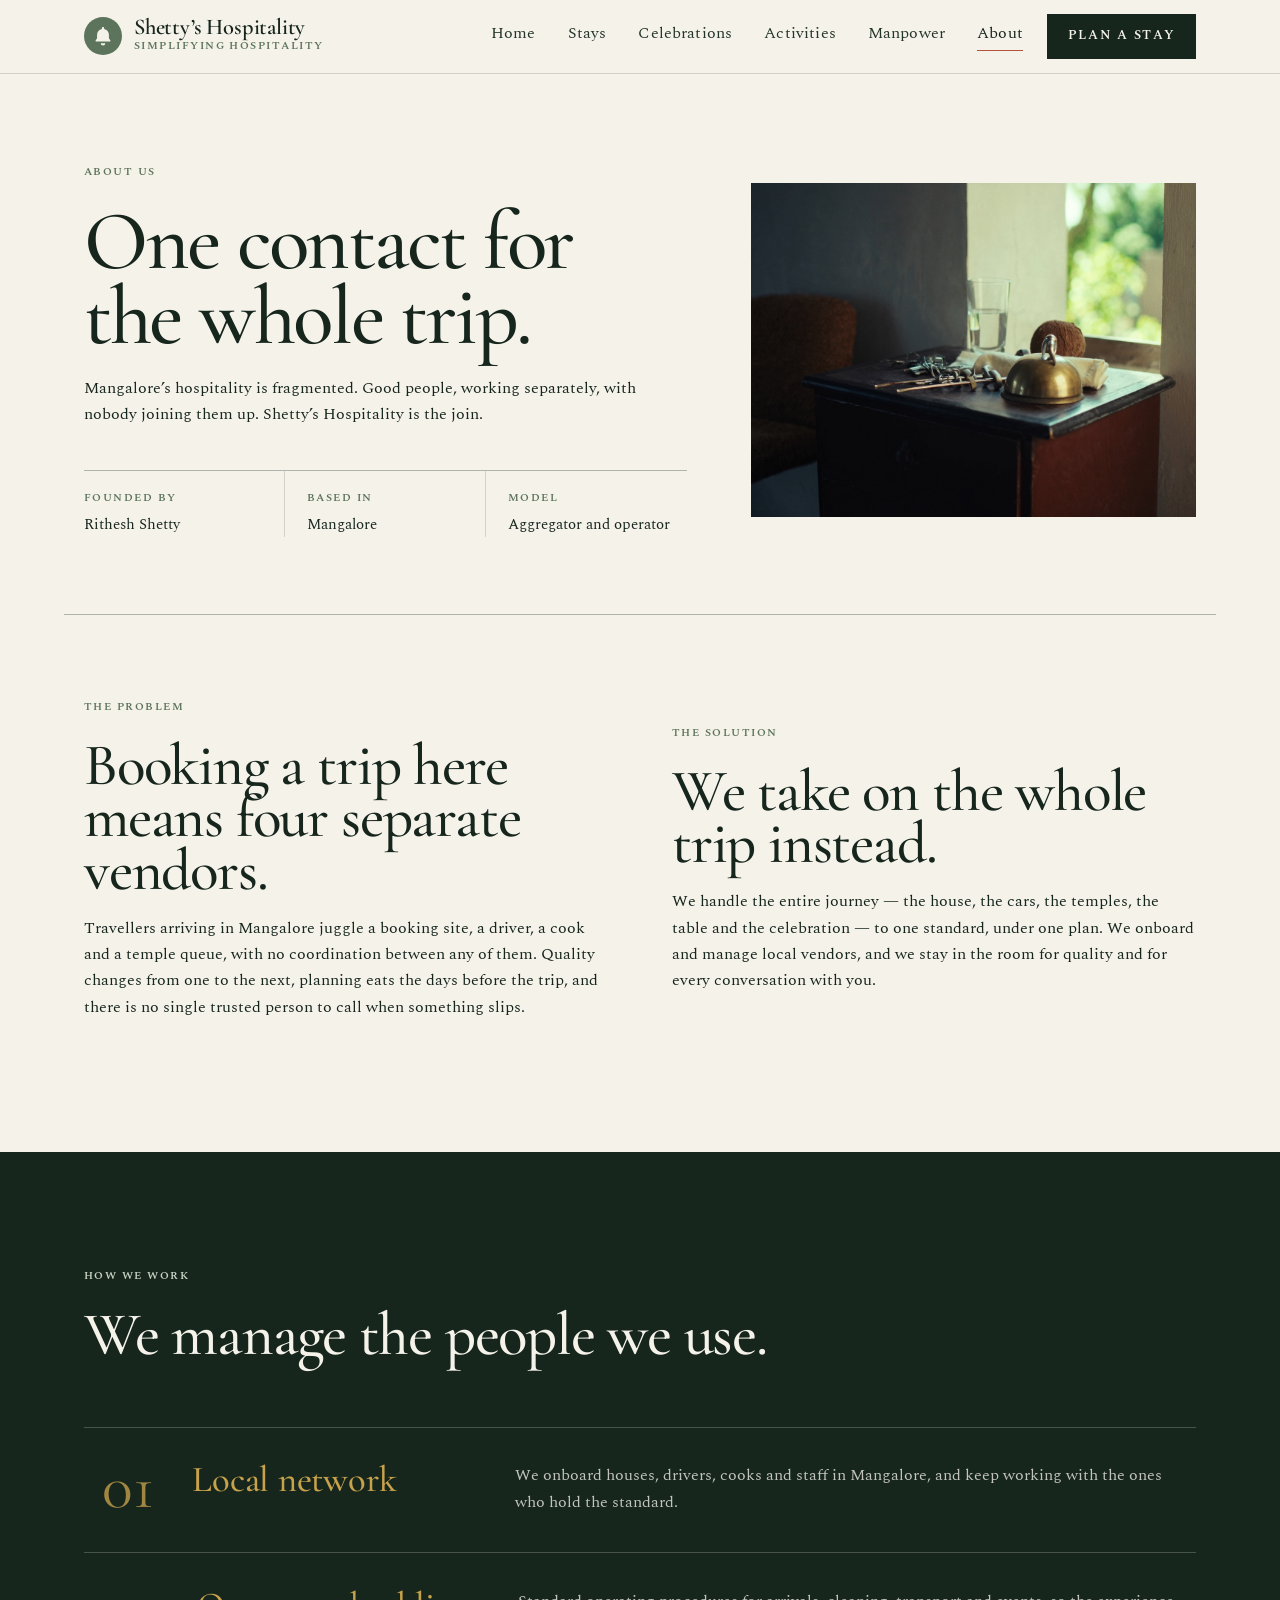
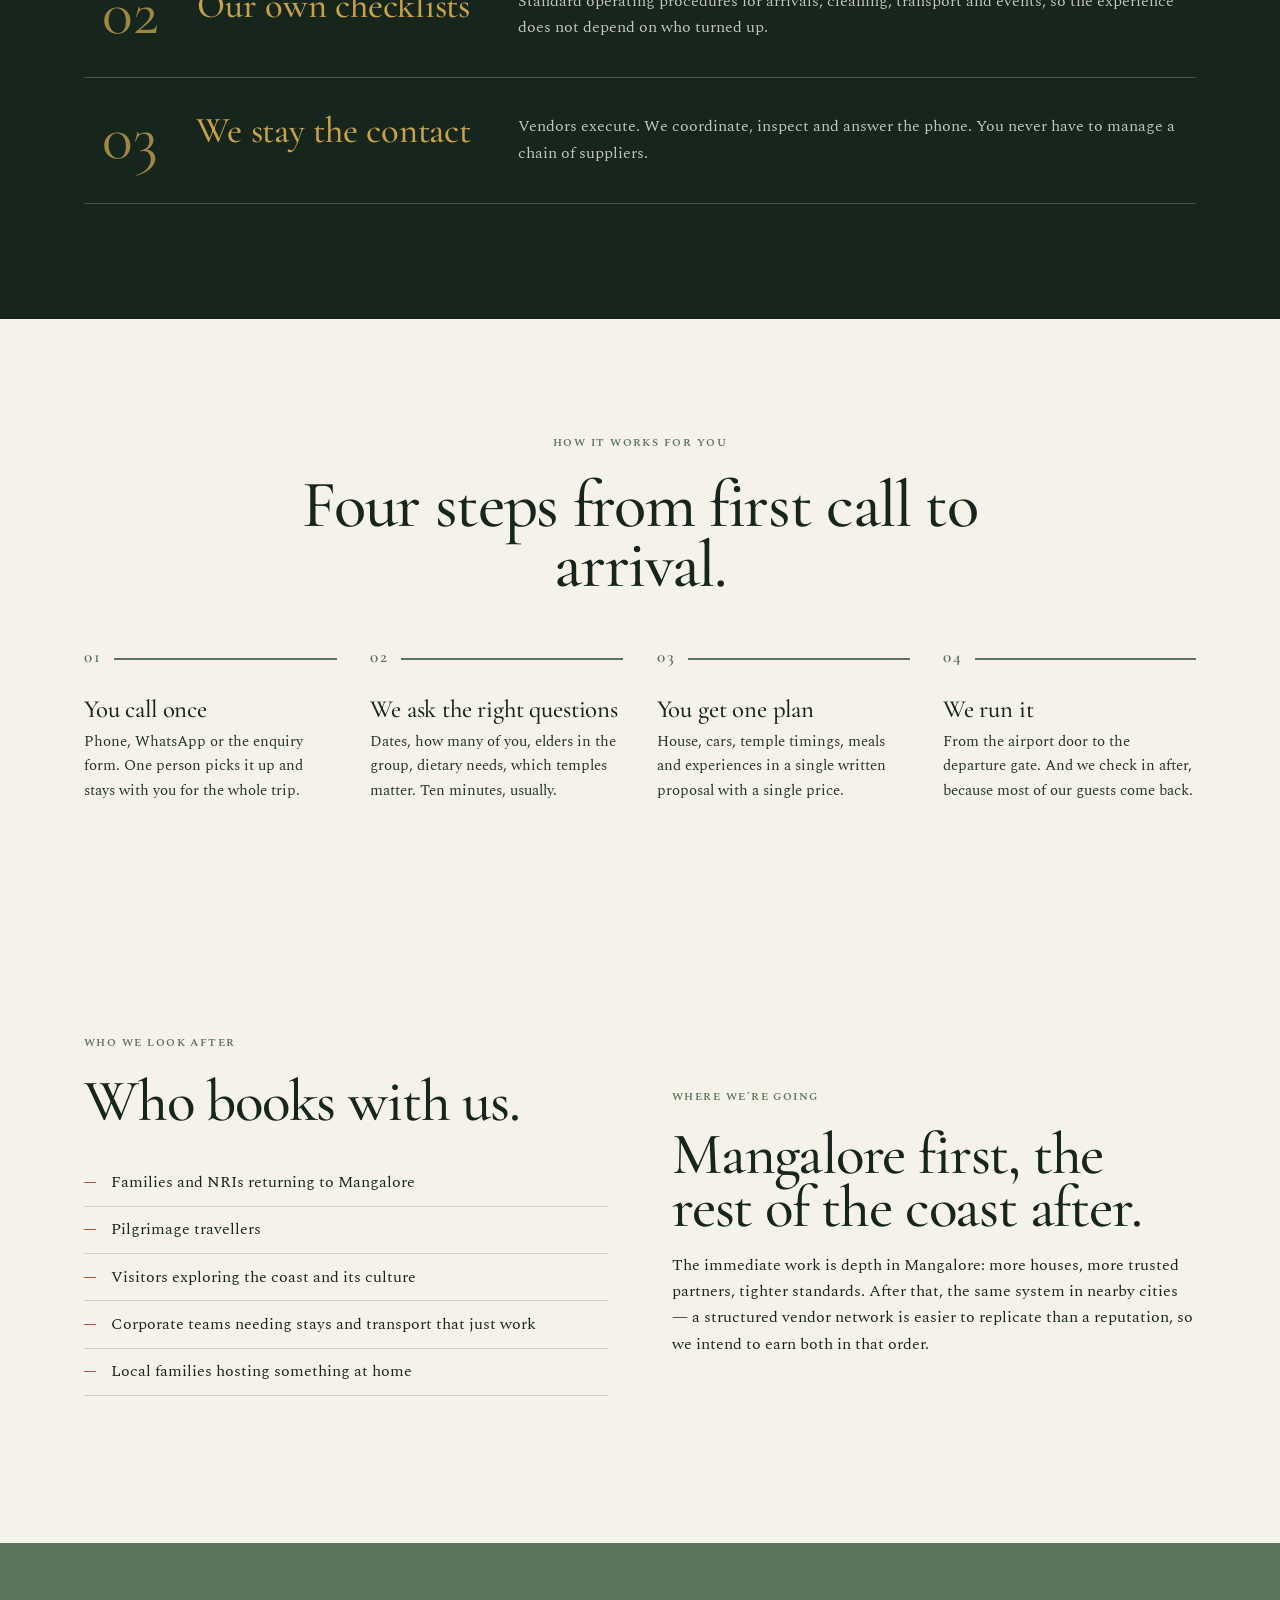
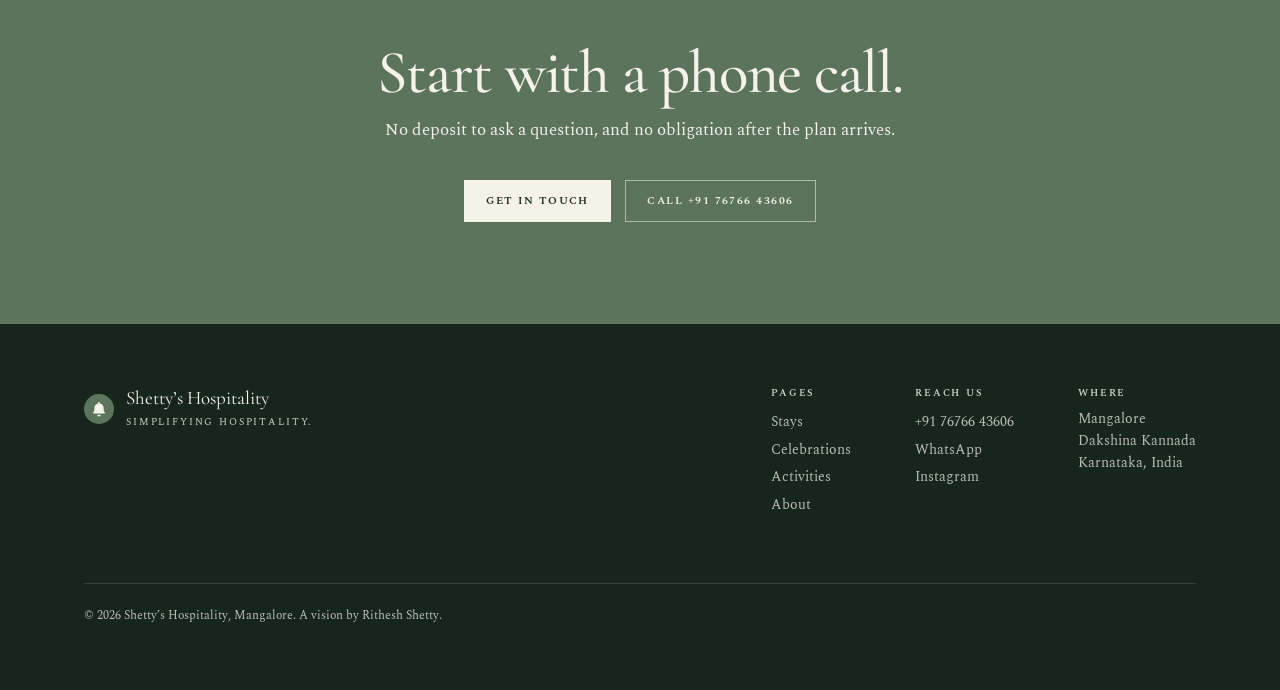
==== commit 9c21e230: "Three real guest quotes, and drop the email for WhatsApp QUOTES. The four commitment slots on Home a" ====
--- a/docs/about.html
+++ b/docs/about.html
@@ -8,7 +8,7 @@
 <link rel="preconnect" href="https://fonts.googleapis.com">
 <link rel="preconnect" href="https://fonts.gstatic.com" crossorigin>
 <link href="https://fonts.googleapis.com/css2?family=Cormorant+Garamond:ital,wght@0,300..700;1,300..700&family=Spectral:ital,wght@0,300;0,400;0,500;0,600;0,700;1,300;1,400;1,600&display=swap" rel="stylesheet">
-<link rel="stylesheet" href="assets/css/styles.css?v=1790261187" />
+<link rel="stylesheet" href="assets/css/styles.css?v=1790861084" />
 <script>document.documentElement.classList.add('js');</script>
 </head>
 <body class="page">
@@ -54,7 +54,7 @@
       <p class="lede">Mangalore&rsquo;s hospitality is fragmented. Good people, working separately, with nobody joining them up. Shetty&rsquo;s Hospitality is the join.</p>
       <dl class="phero__meta"><div><dt>Founded by</dt><dd>Rithesh Shetty</dd></div><div><dt>Based in</dt><dd>Mangalore</dd></div><div><dt>Model</dt><dd>Aggregator and operator</dd></div></dl>
     </div>
-    <figure class="phero__figure"><img src="assets/img/pages/about.jpg?v=1790261187" alt="House keys and a hand bell on a table by the door" /></figure>
+    <figure class="phero__figure"><img src="assets/img/pages/about.jpg?v=1790861084" alt="House keys and a hand bell on a table by the door" /></figure>
   </div>
   <div class="ridge" aria-hidden="true"></div>
 </section>
@@ -159,7 +159,6 @@
       <div>
         <h4>Reach us</h4>
         <a href="tel:+917676643606">+91 76766 43606</a>
-        <a href="mailto:info@shettyshospitality.com">info@shettyshospitality.com</a>
         <a href="https://wa.me/917676643606" target="_blank" rel="noopener">WhatsApp</a>
         <a href="https://www.instagram.com/shettys_hospitality/" target="_blank" rel="noopener">Instagram</a>
       </div>
@@ -171,6 +170,6 @@
     <p class="foot__legal">&copy; <span id="yr">2026</span> Shetty&rsquo;s Hospitality, Mangalore. A vision by Rithesh Shetty.</p>
   </div>
 </footer>
-<script src="assets/js/main.js?v=1790261187"></script>
+<script src="assets/js/main.js?v=1790861084"></script>
 </body>
 </html>
--- a/docs/assets/css/styles.css
+++ b/docs/assets/css/styles.css
@@ -964,6 +964,14 @@
 
 .tsplit__by{ display:flex; align-items:center; gap:1rem; }
 .tsplit__name{ margin:0; font-size:1.02rem; font-weight:600; color:var(--ink); }
+/* The guests sent a headline and a paragraph. The headline carries the pull
+   quote, which is set large; the paragraph goes here at reading size, because
+   forty words at 3rem would fill the screen. */
+.tsplit__body{
+  margin:0 0 clamp(26px,3vw,36px); max-width:46ch;
+  font-size:1rem; line-height:1.7;
+  color:color-mix(in srgb, var(--ink) 80%, var(--sage));
+}
 .tsplit__role{ margin:.2rem 0 0; font-size:.9rem;
   color:color-mix(in srgb, var(--ink) 82%, var(--sage)); }
 
@@ -1442,31 +1450,34 @@
    are the browser's job rather than ours. It does NOT open by itself: an
    interstitial on arrival is the fastest way to lose the visitor who just
    landed, and Google treats one on mobile as an intrusive interstitial. */
-/* A margin note, not a call to action. It sits off to the left at the foot of
-   the section so it is caught out of the corner of the eye rather than aimed
-   at - no box, no fill, no uppercase. The asterisk does the work of saying
-   "aside" and the sentence does the work of making someone curious. */
+/* A margin note that still has to look clickable. The quiet version - italic
+   text, dotted underline, nothing else - read as a caption, and on a phone
+   there is no hover to discover otherwise. Four cues now, none of them a box:
+   the left rule says "aside", the solid underline says "link", the arrow says
+   "there is more", and the copy is a question, which asks to be answered.
+
+   The words are sage-dp, not terracotta: terracotta on paper measures 4.36:1
+   and AA wants 4.5 at this size. The terracotta goes on the rule, the
+   underline and the arrow, which carry no reading and so no contrast floor. */
 .aside-note{
   margin:clamp(30px,3.6vw,46px) 0 0;
-  display:flex; align-items:baseline; gap:.6em;
-}
-.aside-note__mark{
-  color:var(--tile); font-size:1.15rem; line-height:1; flex:none;
-  transform:translateY(.12em);
+  border-left:2px solid color-mix(in srgb, var(--tile) 55%, transparent);
+  padding-left:1.1rem;
 }
 .aside-note__link{
   font-family:var(--font-display); font-style:italic; font-weight:400;
   font-size:clamp(1rem,1.25vw,1.15rem); line-height:1.4;
-  color:color-mix(in srgb, var(--ink) 76%, var(--sage));
+  color:var(--sage-dp);
   background:none; border:0; padding:0 0 .18em; text-align:left; cursor:pointer;
-  border-bottom:1px dotted color-mix(in srgb, var(--sage) 70%, transparent);
+  border-bottom:1px solid var(--tile);
   transition:color var(--d-tint) var(--ease-tint), border-bottom-color var(--d-tint) var(--ease-tint);
 }
+.aside-note__link::after{
+  content:" \2192"; font-style:normal; color:var(--tile);
+}
 .aside-note__link:hover,.aside-note__link:focus-visible{
-  color:var(--ink); border-bottom-color:var(--tile); border-bottom-style:solid;
-}
-/* Match the focus ring used on the card row rather than leaving the browser
-   default, which lands as a red rectangle against this palette. */
+  color:var(--ink); border-bottom-color:var(--ink);
+}
 .aside-note__link:focus-visible{ outline:2px solid var(--brass); outline-offset:4px; }
 
 .bunt{
@@ -1505,6 +1516,63 @@
 }
 .bunt p:last-child{ margin-bottom:0; }
 .bunt em{ font-style:italic; color:var(--ink); }
+
+/* ---------- activities grid (Activities page) ---------- */
+/* This was a ruled text list, which is a dull way to sell things people do for
+   fun. Picture-led now: the photograph carries the excitement, the name sits on
+   it, and the practical detail - what it is, when it runs - lives underneath
+   where it can be read rather than skimmed. */
+.acts{
+  list-style:none; margin:0; padding:0;
+  display:grid; grid-template-columns:repeat(4,1fr);
+  gap:clamp(18px,2.2vw,32px);
+}
+.act{ display:flex; flex-direction:column; min-width:0; }
+.act__media{
+  position:relative; margin:0 0 clamp(14px,1.4vw,20px);
+  overflow:hidden; border-radius:var(--r); background:var(--ink);
+}
+.act__media img{
+  display:block; width:100%; aspect-ratio:4/3; object-fit:cover;
+  transition:transform var(--d-move) var(--ease);
+}
+.act:hover .act__media img{ transform:scale(1.05); }
+/* The name sits on the picture, on a gradient rather than a bar, so the image
+   is not cut in half by a block of colour. */
+.act__label{
+  position:absolute; left:0; right:0; bottom:0;
+  padding:clamp(28px,3vw,40px) clamp(14px,1.4vw,18px) clamp(12px,1.2vw,16px);
+  font-family:var(--font-display); font-weight:500;
+  font-size:clamp(1.15rem,1.5vw,1.4rem); line-height:1.15;
+  color:var(--paper);
+  background:linear-gradient(to top,
+    color-mix(in srgb, var(--ink) 88%, transparent) 0%,
+    color-mix(in srgb, var(--ink) 40%, transparent) 62%,
+    transparent 100%);
+}
+.act__text{
+  margin:0; font-size:.93rem; line-height:1.62;
+  color:color-mix(in srgb, var(--ink) 82%, var(--sage));
+}
+.act__meta{
+  margin:auto 0 0; padding-top:clamp(12px,1.2vw,16px);
+  font-size:var(--label); letter-spacing:var(--track-label);
+  text-transform:uppercase; font-weight:var(--w-label);
+  color:var(--sage);
+}
+
+@media (max-width:1000px){
+  .acts{ grid-template-columns:repeat(2,1fr); }
+}
+@media (max-width:620px){
+  /* One at a time on a phone. Two across leaves the copy in a 150px column,
+     and these carry real detail rather than a label. */
+  .acts{ grid-template-columns:1fr; gap:clamp(26px,6vw,34px); }
+  .act__media img{ aspect-ratio:16/9; }
+}
+@media (prefers-reduced-motion:reduce){
+  .act:hover .act__media img{ transform:none; }
+}
 
 /* --------------------------------------------------------------------------
    Corrections for the Cormorant Garamond / Spectral pair.
